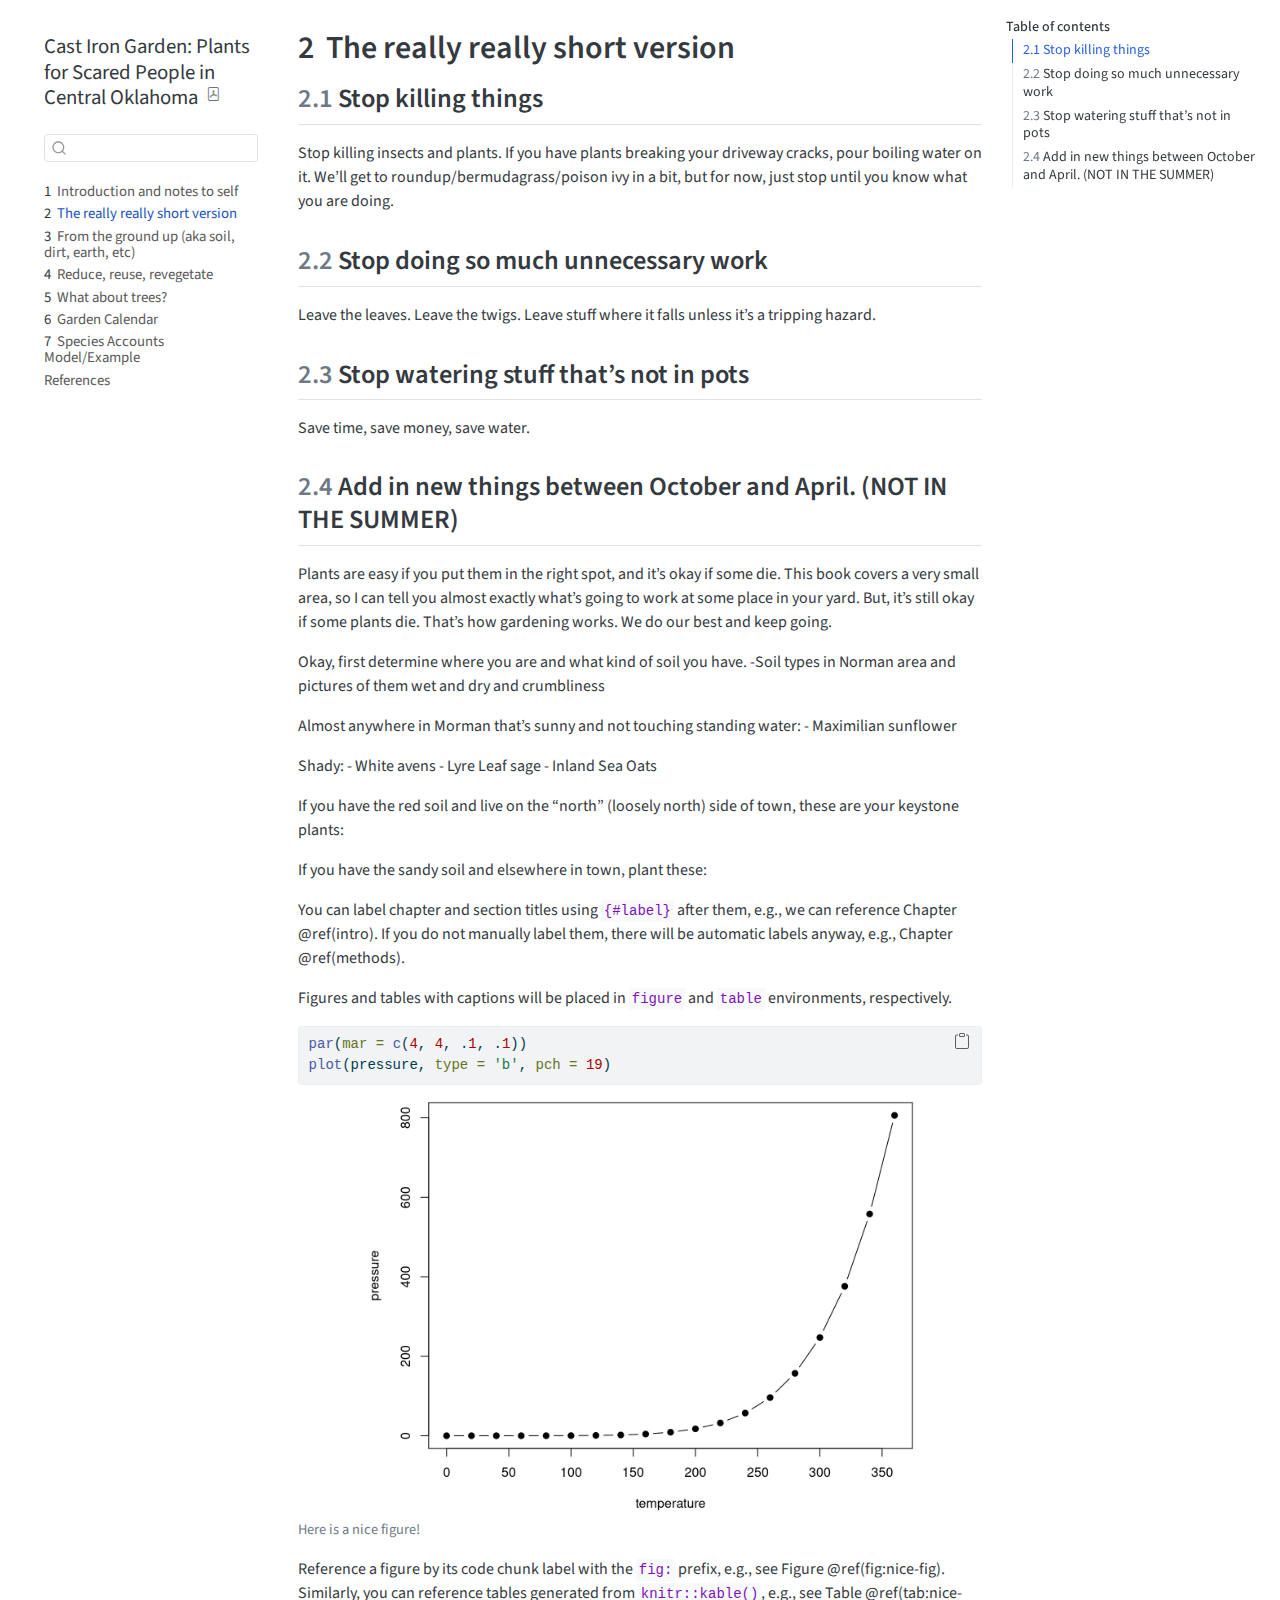
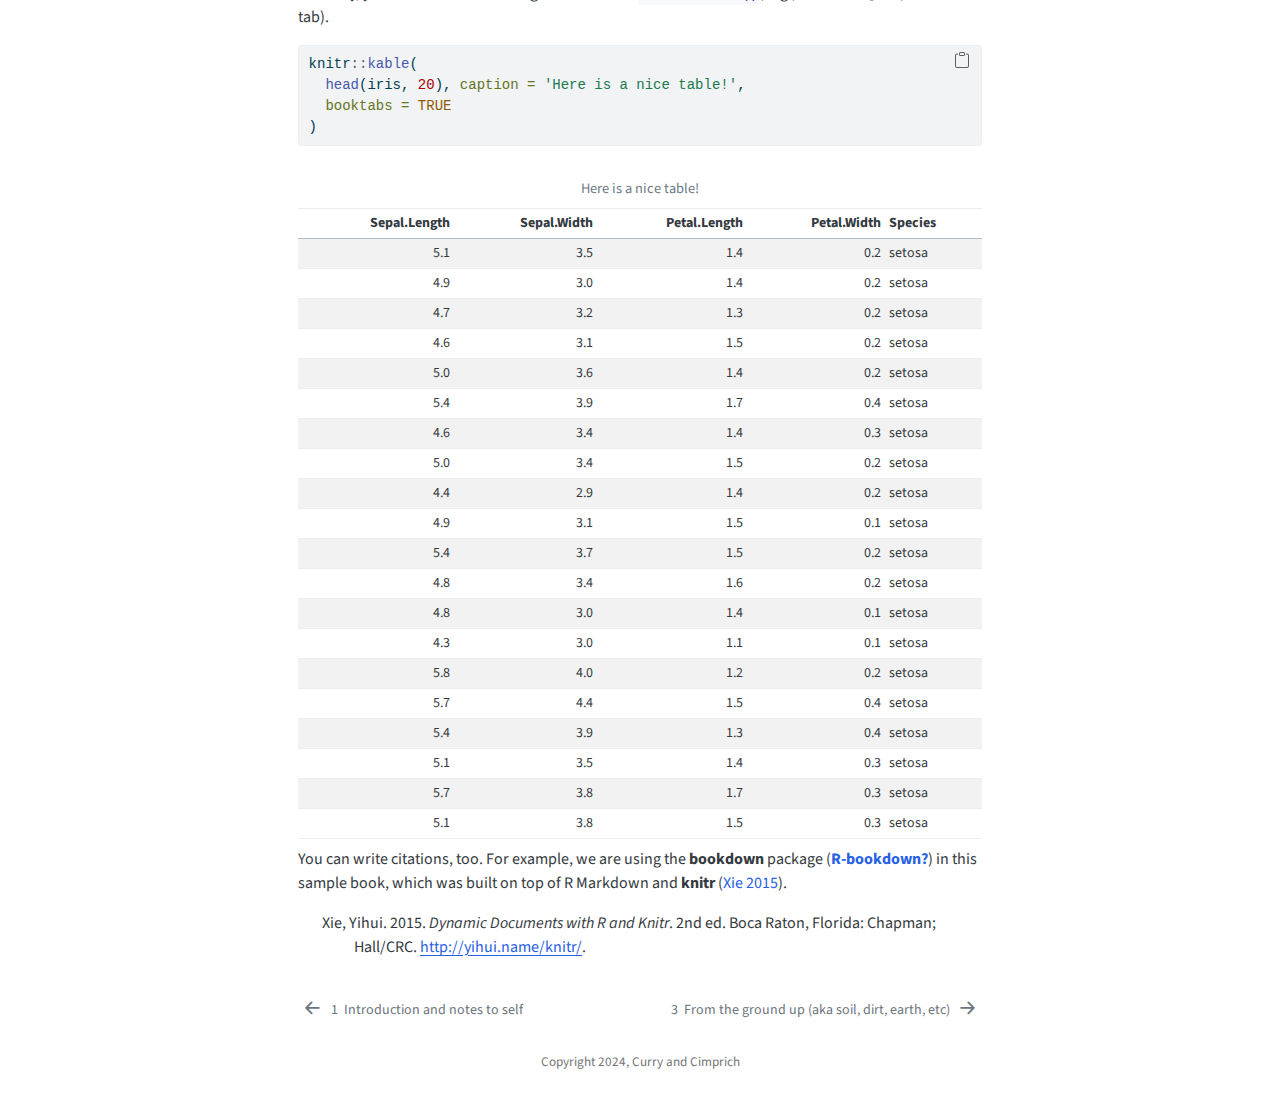
==== 01-the_really_really_short_version.html @ 7a61a3ec "Built site for gh-pages" ====
<!DOCTYPE html>
<html xmlns="http://www.w3.org/1999/xhtml" lang="en" xml:lang="en"><head>

<meta charset="utf-8">
<meta name="generator" content="quarto-1.4.555">

<meta name="viewport" content="width=device-width, initial-scale=1.0, user-scalable=yes">

<meta name="description" content="Plants for nervous gardeners.">

<title>Cast Iron Garden: Plants for Scared People in Central Oklahoma - 2&nbsp; The really really short version</title>
<style>
code{white-space: pre-wrap;}
span.smallcaps{font-variant: small-caps;}
div.columns{display: flex; gap: min(4vw, 1.5em);}
div.column{flex: auto; overflow-x: auto;}
div.hanging-indent{margin-left: 1.5em; text-indent: -1.5em;}
ul.task-list{list-style: none;}
ul.task-list li input[type="checkbox"] {
  width: 0.8em;
  margin: 0 0.8em 0.2em -1em; /* quarto-specific, see https://github.com/quarto-dev/quarto-cli/issues/4556 */ 
  vertical-align: middle;
}
/* CSS for syntax highlighting */
pre > code.sourceCode { white-space: pre; position: relative; }
pre > code.sourceCode > span { line-height: 1.25; }
pre > code.sourceCode > span:empty { height: 1.2em; }
.sourceCode { overflow: visible; }
code.sourceCode > span { color: inherit; text-decoration: inherit; }
div.sourceCode { margin: 1em 0; }
pre.sourceCode { margin: 0; }
@media screen {
div.sourceCode { overflow: auto; }
}
@media print {
pre > code.sourceCode { white-space: pre-wrap; }
pre > code.sourceCode > span { text-indent: -5em; padding-left: 5em; }
}
pre.numberSource code
  { counter-reset: source-line 0; }
pre.numberSource code > span
  { position: relative; left: -4em; counter-increment: source-line; }
pre.numberSource code > span > a:first-child::before
  { content: counter(source-line);
    position: relative; left: -1em; text-align: right; vertical-align: baseline;
    border: none; display: inline-block;
    -webkit-touch-callout: none; -webkit-user-select: none;
    -khtml-user-select: none; -moz-user-select: none;
    -ms-user-select: none; user-select: none;
    padding: 0 4px; width: 4em;
  }
pre.numberSource { margin-left: 3em;  padding-left: 4px; }
div.sourceCode
  {   }
@media screen {
pre > code.sourceCode > span > a:first-child::before { text-decoration: underline; }
}
/* CSS for citations */
div.csl-bib-body { }
div.csl-entry {
  clear: both;
  margin-bottom: 0em;
}
.hanging-indent div.csl-entry {
  margin-left:2em;
  text-indent:-2em;
}
div.csl-left-margin {
  min-width:2em;
  float:left;
}
div.csl-right-inline {
  margin-left:2em;
  padding-left:1em;
}
div.csl-indent {
  margin-left: 2em;
}</style>


<script src="site_libs/quarto-nav/quarto-nav.js"></script>
<script src="site_libs/quarto-nav/headroom.min.js"></script>
<script src="site_libs/clipboard/clipboard.min.js"></script>
<script src="site_libs/quarto-search/autocomplete.umd.js"></script>
<script src="site_libs/quarto-search/fuse.min.js"></script>
<script src="site_libs/quarto-search/quarto-search.js"></script>
<meta name="quarto:offset" content="./">
<link href="./02-from_the_ground_up.html" rel="next">
<link href="./index.html" rel="prev">
<script src="site_libs/quarto-html/quarto.js"></script>
<script src="site_libs/quarto-html/popper.min.js"></script>
<script src="site_libs/quarto-html/tippy.umd.min.js"></script>
<script src="site_libs/quarto-html/anchor.min.js"></script>
<link href="site_libs/quarto-html/tippy.css" rel="stylesheet">
<link href="site_libs/quarto-html/quarto-syntax-highlighting.css" rel="stylesheet" id="quarto-text-highlighting-styles">
<script src="site_libs/bootstrap/bootstrap.min.js"></script>
<link href="site_libs/bootstrap/bootstrap-icons.css" rel="stylesheet">
<link href="site_libs/bootstrap/bootstrap.min.css" rel="stylesheet" id="quarto-bootstrap" data-mode="light">
<script id="quarto-search-options" type="application/json">{
  "location": "sidebar",
  "copy-button": false,
  "collapse-after": 3,
  "panel-placement": "start",
  "type": "textbox",
  "limit": 50,
  "keyboard-shortcut": [
    "f",
    "/",
    "s"
  ],
  "show-item-context": false,
  "language": {
    "search-no-results-text": "No results",
    "search-matching-documents-text": "matching documents",
    "search-copy-link-title": "Copy link to search",
    "search-hide-matches-text": "Hide additional matches",
    "search-more-match-text": "more match in this document",
    "search-more-matches-text": "more matches in this document",
    "search-clear-button-title": "Clear",
    "search-text-placeholder": "",
    "search-detached-cancel-button-title": "Cancel",
    "search-submit-button-title": "Submit",
    "search-label": "Search"
  }
}</script>
<script async="" src="https://hypothes.is/embed.js"></script>
<script>
  window.document.addEventListener("DOMContentLoaded", function (_event) {
    document.body.classList.add('hypothesis-enabled');
  });
</script>


<link rel="stylesheet" href="style.css">
</head>

<body class="nav-sidebar floating">

<div id="quarto-search-results"></div>
  <header id="quarto-header" class="headroom fixed-top">
  <nav class="quarto-secondary-nav">
    <div class="container-fluid d-flex">
      <button type="button" class="quarto-btn-toggle btn" data-bs-toggle="collapse" data-bs-target=".quarto-sidebar-collapse-item" aria-controls="quarto-sidebar" aria-expanded="false" aria-label="Toggle sidebar navigation" onclick="if (window.quartoToggleHeadroom) { window.quartoToggleHeadroom(); }">
        <i class="bi bi-layout-text-sidebar-reverse"></i>
      </button>
        <nav class="quarto-page-breadcrumbs" aria-label="breadcrumb"><ol class="breadcrumb"><li class="breadcrumb-item"><a href="./01-the_really_really_short_version.html"><span class="chapter-number">2</span>&nbsp; <span class="chapter-title">The really really short version</span></a></li></ol></nav>
        <a class="flex-grow-1" role="button" data-bs-toggle="collapse" data-bs-target=".quarto-sidebar-collapse-item" aria-controls="quarto-sidebar" aria-expanded="false" aria-label="Toggle sidebar navigation" onclick="if (window.quartoToggleHeadroom) { window.quartoToggleHeadroom(); }">      
        </a>
      <button type="button" class="btn quarto-search-button" aria-label="" onclick="window.quartoOpenSearch();">
        <i class="bi bi-search"></i>
      </button>
    </div>
  </nav>
</header>
<!-- content -->
<div id="quarto-content" class="quarto-container page-columns page-rows-contents page-layout-article">
<!-- sidebar -->
  <nav id="quarto-sidebar" class="sidebar collapse collapse-horizontal quarto-sidebar-collapse-item sidebar-navigation floating overflow-auto">
    <div class="pt-lg-2 mt-2 text-left sidebar-header">
    <div class="sidebar-title mb-0 py-0">
      <a href="./">Cast Iron Garden: Plants for Scared People in Central Oklahoma</a> 
        <div class="sidebar-tools-main">
    <a href="./Cast-Iron-Garden--Plants-for-Scared-People-in-Central-Oklahoma.pdf" title="Download PDF" class="quarto-navigation-tool px-1" aria-label="Download PDF"><i class="bi bi-file-pdf"></i></a>
</div>
    </div>
      </div>
        <div class="mt-2 flex-shrink-0 align-items-center">
        <div class="sidebar-search">
        <div id="quarto-search" class="" title="Search"></div>
        </div>
        </div>
    <div class="sidebar-menu-container"> 
    <ul class="list-unstyled mt-1">
        <li class="sidebar-item">
  <div class="sidebar-item-container"> 
  <a href="./index.html" class="sidebar-item-text sidebar-link">
 <span class="menu-text"><span class="chapter-number">1</span>&nbsp; <span class="chapter-title">Introduction and notes to self</span></span></a>
  </div>
</li>
        <li class="sidebar-item">
  <div class="sidebar-item-container"> 
  <a href="./01-the_really_really_short_version.html" class="sidebar-item-text sidebar-link active">
 <span class="menu-text"><span class="chapter-number">2</span>&nbsp; <span class="chapter-title">The really really short version</span></span></a>
  </div>
</li>
        <li class="sidebar-item">
  <div class="sidebar-item-container"> 
  <a href="./02-from_the_ground_up.html" class="sidebar-item-text sidebar-link">
 <span class="menu-text"><span class="chapter-number">3</span>&nbsp; <span class="chapter-title">From the ground up (aka soil, dirt, earth, etc)</span></span></a>
  </div>
</li>
        <li class="sidebar-item">
  <div class="sidebar-item-container"> 
  <a href="./03-reduce_lawn.html" class="sidebar-item-text sidebar-link">
 <span class="menu-text"><span class="chapter-number">4</span>&nbsp; <span class="chapter-title">Reduce, reuse, revegetate</span></span></a>
  </div>
</li>
        <li class="sidebar-item">
  <div class="sidebar-item-container"> 
  <a href="./04-trees.html" class="sidebar-item-text sidebar-link">
 <span class="menu-text"><span class="chapter-number">5</span>&nbsp; <span class="chapter-title">What about trees?</span></span></a>
  </div>
</li>
        <li class="sidebar-item">
  <div class="sidebar-item-container"> 
  <a href="./05-garden_maintenance_by_month.html" class="sidebar-item-text sidebar-link">
 <span class="menu-text"><span class="chapter-number">6</span>&nbsp; <span class="chapter-title">Garden Calendar</span></span></a>
  </div>
</li>
        <li class="sidebar-item">
  <div class="sidebar-item-container"> 
  <a href="./05-species_accounts_example.html" class="sidebar-item-text sidebar-link">
 <span class="menu-text"><span class="chapter-number">7</span>&nbsp; <span class="chapter-title">Species Accounts Model/Example</span></span></a>
  </div>
</li>
        <li class="sidebar-item">
  <div class="sidebar-item-container"> 
  <a href="./10-references.html" class="sidebar-item-text sidebar-link">
 <span class="menu-text">References</span></a>
  </div>
</li>
    </ul>
    </div>
</nav>
<div id="quarto-sidebar-glass" class="quarto-sidebar-collapse-item" data-bs-toggle="collapse" data-bs-target=".quarto-sidebar-collapse-item"></div>
<!-- margin-sidebar -->
    <div id="quarto-margin-sidebar" class="sidebar margin-sidebar">
        <nav id="TOC" role="doc-toc" class="toc-active">
    <h2 id="toc-title">Table of contents</h2>
   
  <ul>
  <li><a href="#stop-killing-things" id="toc-stop-killing-things" class="nav-link active" data-scroll-target="#stop-killing-things"><span class="header-section-number">2.1</span> Stop killing things</a></li>
  <li><a href="#stop-doing-so-much-unnecessary-work" id="toc-stop-doing-so-much-unnecessary-work" class="nav-link" data-scroll-target="#stop-doing-so-much-unnecessary-work"><span class="header-section-number">2.2</span> Stop doing so much unnecessary work</a></li>
  <li><a href="#stop-watering-stuff-thats-not-in-pots" id="toc-stop-watering-stuff-thats-not-in-pots" class="nav-link" data-scroll-target="#stop-watering-stuff-thats-not-in-pots"><span class="header-section-number">2.3</span> Stop watering stuff that’s not in pots</a></li>
  <li><a href="#add-in-new-things-between-october-and-april.-not-in-the-summer" id="toc-add-in-new-things-between-october-and-april.-not-in-the-summer" class="nav-link" data-scroll-target="#add-in-new-things-between-october-and-april.-not-in-the-summer"><span class="header-section-number">2.4</span> Add in new things between October and April. (NOT IN THE SUMMER)</a></li>
  </ul>
</nav>
    </div>
<!-- main -->
<main class="content" id="quarto-document-content">

<header id="title-block-header" class="quarto-title-block default">
<div class="quarto-title">
<h1 class="title"><span id="intro" class="quarto-section-identifier"><span class="chapter-number">2</span>&nbsp; <span class="chapter-title">The really really short version</span></span></h1>
</div>



<div class="quarto-title-meta">

    
  
    
  </div>
  


</header>


<section id="stop-killing-things" class="level2" data-number="2.1">
<h2 data-number="2.1" class="anchored" data-anchor-id="stop-killing-things"><span class="header-section-number">2.1</span> Stop killing things</h2>
<p>Stop killing insects and plants. If you have plants breaking your driveway cracks, pour boiling water on it. We’ll get to roundup/bermudagrass/poison ivy in a bit, but for now, just stop until you know what you are doing.</p>
</section>
<section id="stop-doing-so-much-unnecessary-work" class="level2" data-number="2.2">
<h2 data-number="2.2" class="anchored" data-anchor-id="stop-doing-so-much-unnecessary-work"><span class="header-section-number">2.2</span> Stop doing so much unnecessary work</h2>
<p>Leave the leaves. Leave the twigs. Leave stuff where it falls unless it’s a tripping hazard.</p>
</section>
<section id="stop-watering-stuff-thats-not-in-pots" class="level2" data-number="2.3">
<h2 data-number="2.3" class="anchored" data-anchor-id="stop-watering-stuff-thats-not-in-pots"><span class="header-section-number">2.3</span> Stop watering stuff that’s not in pots</h2>
<p>Save time, save money, save water.</p>
</section>
<section id="add-in-new-things-between-october-and-april.-not-in-the-summer" class="level2" data-number="2.4">
<h2 data-number="2.4" class="anchored" data-anchor-id="add-in-new-things-between-october-and-april.-not-in-the-summer"><span class="header-section-number">2.4</span> Add in new things between October and April. (NOT IN THE SUMMER)</h2>
<p>Plants are easy if you put them in the right spot, and it’s okay if some die. This book covers a very small area, so I can tell you almost exactly what’s going to work at some place in your yard. But, it’s still okay if some plants die. That’s how gardening works. We do our best and keep going.</p>
<p>Okay, first determine where you are and what kind of soil you have. -Soil types in Norman area and pictures of them wet and dry and crumbliness</p>
<p>Almost anywhere in Morman that’s sunny and not touching standing water: - Maximilian sunflower</p>
<p>Shady: - White avens - Lyre Leaf sage - Inland Sea Oats</p>
<p>If you have the red soil and live on the “north” (loosely north) side of town, these are your keystone plants:</p>
<p>If you have the sandy soil and elsewhere in town, plant these:</p>
<p>You can label chapter and section titles using <code>{#label}</code> after them, e.g., we can reference Chapter @ref(intro). If you do not manually label them, there will be automatic labels anyway, e.g., Chapter @ref(methods).</p>
<p>Figures and tables with captions will be placed in <code>figure</code> and <code>table</code> environments, respectively.</p>
<div class="cell" data-layout-align="center">
<div class="sourceCode cell-code" id="cb1"><pre class="sourceCode r code-with-copy"><code class="sourceCode r"><span id="cb1-1"><a href="#cb1-1" aria-hidden="true" tabindex="-1"></a><span class="fu">par</span>(<span class="at">mar =</span> <span class="fu">c</span>(<span class="dv">4</span>, <span class="dv">4</span>, .<span class="dv">1</span>, .<span class="dv">1</span>))</span>
<span id="cb1-2"><a href="#cb1-2" aria-hidden="true" tabindex="-1"></a><span class="fu">plot</span>(pressure, <span class="at">type =</span> <span class="st">'b'</span>, <span class="at">pch =</span> <span class="dv">19</span>)</span></code><button title="Copy to Clipboard" class="code-copy-button"><i class="bi"></i></button></pre></div>
<div class="cell-output-display">
<div class="quarto-figure quarto-figure-center">
<figure class="figure">
<p><img src="01-the_really_really_short_version_files/figure-html/nice-fig-1.png" class="img-fluid figure-img" style="width:80.0%"></p>
<figcaption>Here is a nice figure!</figcaption>
</figure>
</div>
</div>
</div>
<p>Reference a figure by its code chunk label with the <code>fig:</code> prefix, e.g., see Figure @ref(fig:nice-fig). Similarly, you can reference tables generated from <code>knitr::kable()</code>, e.g., see Table @ref(tab:nice-tab).</p>
<div class="cell">
<div class="sourceCode cell-code" id="cb2"><pre class="sourceCode r code-with-copy"><code class="sourceCode r"><span id="cb2-1"><a href="#cb2-1" aria-hidden="true" tabindex="-1"></a>knitr<span class="sc">::</span><span class="fu">kable</span>(</span>
<span id="cb2-2"><a href="#cb2-2" aria-hidden="true" tabindex="-1"></a>  <span class="fu">head</span>(iris, <span class="dv">20</span>), <span class="at">caption =</span> <span class="st">'Here is a nice table!'</span>,</span>
<span id="cb2-3"><a href="#cb2-3" aria-hidden="true" tabindex="-1"></a>  <span class="at">booktabs =</span> <span class="cn">TRUE</span></span>
<span id="cb2-4"><a href="#cb2-4" aria-hidden="true" tabindex="-1"></a>)</span></code><button title="Copy to Clipboard" class="code-copy-button"><i class="bi"></i></button></pre></div>
<div class="cell-output-display">
<table class="caption-top table table-sm table-striped small">
<caption>Here is a nice table!</caption>
<thead>
<tr class="header">
<th style="text-align: right;">Sepal.Length</th>
<th style="text-align: right;">Sepal.Width</th>
<th style="text-align: right;">Petal.Length</th>
<th style="text-align: right;">Petal.Width</th>
<th style="text-align: left;">Species</th>
</tr>
</thead>
<tbody>
<tr class="odd">
<td style="text-align: right;">5.1</td>
<td style="text-align: right;">3.5</td>
<td style="text-align: right;">1.4</td>
<td style="text-align: right;">0.2</td>
<td style="text-align: left;">setosa</td>
</tr>
<tr class="even">
<td style="text-align: right;">4.9</td>
<td style="text-align: right;">3.0</td>
<td style="text-align: right;">1.4</td>
<td style="text-align: right;">0.2</td>
<td style="text-align: left;">setosa</td>
</tr>
<tr class="odd">
<td style="text-align: right;">4.7</td>
<td style="text-align: right;">3.2</td>
<td style="text-align: right;">1.3</td>
<td style="text-align: right;">0.2</td>
<td style="text-align: left;">setosa</td>
</tr>
<tr class="even">
<td style="text-align: right;">4.6</td>
<td style="text-align: right;">3.1</td>
<td style="text-align: right;">1.5</td>
<td style="text-align: right;">0.2</td>
<td style="text-align: left;">setosa</td>
</tr>
<tr class="odd">
<td style="text-align: right;">5.0</td>
<td style="text-align: right;">3.6</td>
<td style="text-align: right;">1.4</td>
<td style="text-align: right;">0.2</td>
<td style="text-align: left;">setosa</td>
</tr>
<tr class="even">
<td style="text-align: right;">5.4</td>
<td style="text-align: right;">3.9</td>
<td style="text-align: right;">1.7</td>
<td style="text-align: right;">0.4</td>
<td style="text-align: left;">setosa</td>
</tr>
<tr class="odd">
<td style="text-align: right;">4.6</td>
<td style="text-align: right;">3.4</td>
<td style="text-align: right;">1.4</td>
<td style="text-align: right;">0.3</td>
<td style="text-align: left;">setosa</td>
</tr>
<tr class="even">
<td style="text-align: right;">5.0</td>
<td style="text-align: right;">3.4</td>
<td style="text-align: right;">1.5</td>
<td style="text-align: right;">0.2</td>
<td style="text-align: left;">setosa</td>
</tr>
<tr class="odd">
<td style="text-align: right;">4.4</td>
<td style="text-align: right;">2.9</td>
<td style="text-align: right;">1.4</td>
<td style="text-align: right;">0.2</td>
<td style="text-align: left;">setosa</td>
</tr>
<tr class="even">
<td style="text-align: right;">4.9</td>
<td style="text-align: right;">3.1</td>
<td style="text-align: right;">1.5</td>
<td style="text-align: right;">0.1</td>
<td style="text-align: left;">setosa</td>
</tr>
<tr class="odd">
<td style="text-align: right;">5.4</td>
<td style="text-align: right;">3.7</td>
<td style="text-align: right;">1.5</td>
<td style="text-align: right;">0.2</td>
<td style="text-align: left;">setosa</td>
</tr>
<tr class="even">
<td style="text-align: right;">4.8</td>
<td style="text-align: right;">3.4</td>
<td style="text-align: right;">1.6</td>
<td style="text-align: right;">0.2</td>
<td style="text-align: left;">setosa</td>
</tr>
<tr class="odd">
<td style="text-align: right;">4.8</td>
<td style="text-align: right;">3.0</td>
<td style="text-align: right;">1.4</td>
<td style="text-align: right;">0.1</td>
<td style="text-align: left;">setosa</td>
</tr>
<tr class="even">
<td style="text-align: right;">4.3</td>
<td style="text-align: right;">3.0</td>
<td style="text-align: right;">1.1</td>
<td style="text-align: right;">0.1</td>
<td style="text-align: left;">setosa</td>
</tr>
<tr class="odd">
<td style="text-align: right;">5.8</td>
<td style="text-align: right;">4.0</td>
<td style="text-align: right;">1.2</td>
<td style="text-align: right;">0.2</td>
<td style="text-align: left;">setosa</td>
</tr>
<tr class="even">
<td style="text-align: right;">5.7</td>
<td style="text-align: right;">4.4</td>
<td style="text-align: right;">1.5</td>
<td style="text-align: right;">0.4</td>
<td style="text-align: left;">setosa</td>
</tr>
<tr class="odd">
<td style="text-align: right;">5.4</td>
<td style="text-align: right;">3.9</td>
<td style="text-align: right;">1.3</td>
<td style="text-align: right;">0.4</td>
<td style="text-align: left;">setosa</td>
</tr>
<tr class="even">
<td style="text-align: right;">5.1</td>
<td style="text-align: right;">3.5</td>
<td style="text-align: right;">1.4</td>
<td style="text-align: right;">0.3</td>
<td style="text-align: left;">setosa</td>
</tr>
<tr class="odd">
<td style="text-align: right;">5.7</td>
<td style="text-align: right;">3.8</td>
<td style="text-align: right;">1.7</td>
<td style="text-align: right;">0.3</td>
<td style="text-align: left;">setosa</td>
</tr>
<tr class="even">
<td style="text-align: right;">5.1</td>
<td style="text-align: right;">3.8</td>
<td style="text-align: right;">1.5</td>
<td style="text-align: right;">0.3</td>
<td style="text-align: left;">setosa</td>
</tr>
</tbody>
</table>
</div>
</div>
<p>You can write citations, too. For example, we are using the <strong>bookdown</strong> package <span class="citation" data-cites="R-bookdown">(<a href="#ref-R-bookdown" role="doc-biblioref"><strong>R-bookdown?</strong></a>)</span> in this sample book, which was built on top of R Markdown and <strong>knitr</strong> <span class="citation" data-cites="xie2015">(<a href="#ref-xie2015" role="doc-biblioref">Xie 2015</a>)</span>.</p>


<div id="refs" class="references csl-bib-body hanging-indent" data-entry-spacing="0" role="list">
<div id="ref-xie2015" class="csl-entry" role="listitem">
Xie, Yihui. 2015. <em>Dynamic Documents with <span>R</span> and Knitr</em>. 2nd ed. Boca Raton, Florida: Chapman; Hall/CRC. <a href="http://yihui.name/knitr/">http://yihui.name/knitr/</a>.
</div>
</div>
</section>

</main> <!-- /main -->
<script id="quarto-html-after-body" type="application/javascript">
window.document.addEventListener("DOMContentLoaded", function (event) {
  const toggleBodyColorMode = (bsSheetEl) => {
    const mode = bsSheetEl.getAttribute("data-mode");
    const bodyEl = window.document.querySelector("body");
    if (mode === "dark") {
      bodyEl.classList.add("quarto-dark");
      bodyEl.classList.remove("quarto-light");
    } else {
      bodyEl.classList.add("quarto-light");
      bodyEl.classList.remove("quarto-dark");
    }
  }
  const toggleBodyColorPrimary = () => {
    const bsSheetEl = window.document.querySelector("link#quarto-bootstrap");
    if (bsSheetEl) {
      toggleBodyColorMode(bsSheetEl);
    }
  }
  toggleBodyColorPrimary();  
  const icon = "";
  const anchorJS = new window.AnchorJS();
  anchorJS.options = {
    placement: 'right',
    icon: icon
  };
  anchorJS.add('.anchored');
  const isCodeAnnotation = (el) => {
    for (const clz of el.classList) {
      if (clz.startsWith('code-annotation-')) {                     
        return true;
      }
    }
    return false;
  }
  const clipboard = new window.ClipboardJS('.code-copy-button', {
    text: function(trigger) {
      const codeEl = trigger.previousElementSibling.cloneNode(true);
      for (const childEl of codeEl.children) {
        if (isCodeAnnotation(childEl)) {
          childEl.remove();
        }
      }
      return codeEl.innerText;
    }
  });
  clipboard.on('success', function(e) {
    // button target
    const button = e.trigger;
    // don't keep focus
    button.blur();
    // flash "checked"
    button.classList.add('code-copy-button-checked');
    var currentTitle = button.getAttribute("title");
    button.setAttribute("title", "Copied!");
    let tooltip;
    if (window.bootstrap) {
      button.setAttribute("data-bs-toggle", "tooltip");
      button.setAttribute("data-bs-placement", "left");
      button.setAttribute("data-bs-title", "Copied!");
      tooltip = new bootstrap.Tooltip(button, 
        { trigger: "manual", 
          customClass: "code-copy-button-tooltip",
          offset: [0, -8]});
      tooltip.show();    
    }
    setTimeout(function() {
      if (tooltip) {
        tooltip.hide();
        button.removeAttribute("data-bs-title");
        button.removeAttribute("data-bs-toggle");
        button.removeAttribute("data-bs-placement");
      }
      button.setAttribute("title", currentTitle);
      button.classList.remove('code-copy-button-checked');
    }, 1000);
    // clear code selection
    e.clearSelection();
  });
    var localhostRegex = new RegExp(/^(?:http|https):\/\/localhost\:?[0-9]*\//);
    var mailtoRegex = new RegExp(/^mailto:/);
      var filterRegex = new RegExp('/' + window.location.host + '/');
    var isInternal = (href) => {
        return filterRegex.test(href) || localhostRegex.test(href) || mailtoRegex.test(href);
    }
    // Inspect non-navigation links and adorn them if external
 	var links = window.document.querySelectorAll('a[href]:not(.nav-link):not(.navbar-brand):not(.toc-action):not(.sidebar-link):not(.sidebar-item-toggle):not(.pagination-link):not(.no-external):not([aria-hidden]):not(.dropdown-item):not(.quarto-navigation-tool)');
    for (var i=0; i<links.length; i++) {
      const link = links[i];
      if (!isInternal(link.href)) {
        // undo the damage that might have been done by quarto-nav.js in the case of
        // links that we want to consider external
        if (link.dataset.originalHref !== undefined) {
          link.href = link.dataset.originalHref;
        }
      }
    }
  function tippyHover(el, contentFn, onTriggerFn, onUntriggerFn) {
    const config = {
      allowHTML: true,
      maxWidth: 500,
      delay: 100,
      arrow: false,
      appendTo: function(el) {
          return el.parentElement;
      },
      interactive: true,
      interactiveBorder: 10,
      theme: 'quarto',
      placement: 'bottom-start',
    };
    if (contentFn) {
      config.content = contentFn;
    }
    if (onTriggerFn) {
      config.onTrigger = onTriggerFn;
    }
    if (onUntriggerFn) {
      config.onUntrigger = onUntriggerFn;
    }
    window.tippy(el, config); 
  }
  const noterefs = window.document.querySelectorAll('a[role="doc-noteref"]');
  for (var i=0; i<noterefs.length; i++) {
    const ref = noterefs[i];
    tippyHover(ref, function() {
      // use id or data attribute instead here
      let href = ref.getAttribute('data-footnote-href') || ref.getAttribute('href');
      try { href = new URL(href).hash; } catch {}
      const id = href.replace(/^#\/?/, "");
      const note = window.document.getElementById(id);
      if (note) {
        return note.innerHTML;
      } else {
        return "";
      }
    });
  }
  const xrefs = window.document.querySelectorAll('a.quarto-xref');
  const processXRef = (id, note) => {
    // Strip column container classes
    const stripColumnClz = (el) => {
      el.classList.remove("page-full", "page-columns");
      if (el.children) {
        for (const child of el.children) {
          stripColumnClz(child);
        }
      }
    }
    stripColumnClz(note)
    if (id === null || id.startsWith('sec-')) {
      // Special case sections, only their first couple elements
      const container = document.createElement("div");
      if (note.children && note.children.length > 2) {
        container.appendChild(note.children[0].cloneNode(true));
        for (let i = 1; i < note.children.length; i++) {
          const child = note.children[i];
          if (child.tagName === "P" && child.innerText === "") {
            continue;
          } else {
            container.appendChild(child.cloneNode(true));
            break;
          }
        }
        if (window.Quarto?.typesetMath) {
          window.Quarto.typesetMath(container);
        }
        return container.innerHTML
      } else {
        if (window.Quarto?.typesetMath) {
          window.Quarto.typesetMath(note);
        }
        return note.innerHTML;
      }
    } else {
      // Remove any anchor links if they are present
      const anchorLink = note.querySelector('a.anchorjs-link');
      if (anchorLink) {
        anchorLink.remove();
      }
      if (window.Quarto?.typesetMath) {
        window.Quarto.typesetMath(note);
      }
      // TODO in 1.5, we should make sure this works without a callout special case
      if (note.classList.contains("callout")) {
        return note.outerHTML;
      } else {
        return note.innerHTML;
      }
    }
  }
  for (var i=0; i<xrefs.length; i++) {
    const xref = xrefs[i];
    tippyHover(xref, undefined, function(instance) {
      instance.disable();
      let url = xref.getAttribute('href');
      let hash = undefined; 
      if (url.startsWith('#')) {
        hash = url;
      } else {
        try { hash = new URL(url).hash; } catch {}
      }
      if (hash) {
        const id = hash.replace(/^#\/?/, "");
        const note = window.document.getElementById(id);
        if (note !== null) {
          try {
            const html = processXRef(id, note.cloneNode(true));
            instance.setContent(html);
          } finally {
            instance.enable();
            instance.show();
          }
        } else {
          // See if we can fetch this
          fetch(url.split('#')[0])
          .then(res => res.text())
          .then(html => {
            const parser = new DOMParser();
            const htmlDoc = parser.parseFromString(html, "text/html");
            const note = htmlDoc.getElementById(id);
            if (note !== null) {
              const html = processXRef(id, note);
              instance.setContent(html);
            } 
          }).finally(() => {
            instance.enable();
            instance.show();
          });
        }
      } else {
        // See if we can fetch a full url (with no hash to target)
        // This is a special case and we should probably do some content thinning / targeting
        fetch(url)
        .then(res => res.text())
        .then(html => {
          const parser = new DOMParser();
          const htmlDoc = parser.parseFromString(html, "text/html");
          const note = htmlDoc.querySelector('main.content');
          if (note !== null) {
            // This should only happen for chapter cross references
            // (since there is no id in the URL)
            // remove the first header
            if (note.children.length > 0 && note.children[0].tagName === "HEADER") {
              note.children[0].remove();
            }
            const html = processXRef(null, note);
            instance.setContent(html);
          } 
        }).finally(() => {
          instance.enable();
          instance.show();
        });
      }
    }, function(instance) {
    });
  }
      let selectedAnnoteEl;
      const selectorForAnnotation = ( cell, annotation) => {
        let cellAttr = 'data-code-cell="' + cell + '"';
        let lineAttr = 'data-code-annotation="' +  annotation + '"';
        const selector = 'span[' + cellAttr + '][' + lineAttr + ']';
        return selector;
      }
      const selectCodeLines = (annoteEl) => {
        const doc = window.document;
        const targetCell = annoteEl.getAttribute("data-target-cell");
        const targetAnnotation = annoteEl.getAttribute("data-target-annotation");
        const annoteSpan = window.document.querySelector(selectorForAnnotation(targetCell, targetAnnotation));
        const lines = annoteSpan.getAttribute("data-code-lines").split(",");
        const lineIds = lines.map((line) => {
          return targetCell + "-" + line;
        })
        let top = null;
        let height = null;
        let parent = null;
        if (lineIds.length > 0) {
            //compute the position of the single el (top and bottom and make a div)
            const el = window.document.getElementById(lineIds[0]);
            top = el.offsetTop;
            height = el.offsetHeight;
            parent = el.parentElement.parentElement;
          if (lineIds.length > 1) {
            const lastEl = window.document.getElementById(lineIds[lineIds.length - 1]);
            const bottom = lastEl.offsetTop + lastEl.offsetHeight;
            height = bottom - top;
          }
          if (top !== null && height !== null && parent !== null) {
            // cook up a div (if necessary) and position it 
            let div = window.document.getElementById("code-annotation-line-highlight");
            if (div === null) {
              div = window.document.createElement("div");
              div.setAttribute("id", "code-annotation-line-highlight");
              div.style.position = 'absolute';
              parent.appendChild(div);
            }
            div.style.top = top - 2 + "px";
            div.style.height = height + 4 + "px";
            div.style.left = 0;
            let gutterDiv = window.document.getElementById("code-annotation-line-highlight-gutter");
            if (gutterDiv === null) {
              gutterDiv = window.document.createElement("div");
              gutterDiv.setAttribute("id", "code-annotation-line-highlight-gutter");
              gutterDiv.style.position = 'absolute';
              const codeCell = window.document.getElementById(targetCell);
              const gutter = codeCell.querySelector('.code-annotation-gutter');
              gutter.appendChild(gutterDiv);
            }
            gutterDiv.style.top = top - 2 + "px";
            gutterDiv.style.height = height + 4 + "px";
          }
          selectedAnnoteEl = annoteEl;
        }
      };
      const unselectCodeLines = () => {
        const elementsIds = ["code-annotation-line-highlight", "code-annotation-line-highlight-gutter"];
        elementsIds.forEach((elId) => {
          const div = window.document.getElementById(elId);
          if (div) {
            div.remove();
          }
        });
        selectedAnnoteEl = undefined;
      };
        // Handle positioning of the toggle
    window.addEventListener(
      "resize",
      throttle(() => {
        elRect = undefined;
        if (selectedAnnoteEl) {
          selectCodeLines(selectedAnnoteEl);
        }
      }, 10)
    );
    function throttle(fn, ms) {
    let throttle = false;
    let timer;
      return (...args) => {
        if(!throttle) { // first call gets through
            fn.apply(this, args);
            throttle = true;
        } else { // all the others get throttled
            if(timer) clearTimeout(timer); // cancel #2
            timer = setTimeout(() => {
              fn.apply(this, args);
              timer = throttle = false;
            }, ms);
        }
      };
    }
      // Attach click handler to the DT
      const annoteDls = window.document.querySelectorAll('dt[data-target-cell]');
      for (const annoteDlNode of annoteDls) {
        annoteDlNode.addEventListener('click', (event) => {
          const clickedEl = event.target;
          if (clickedEl !== selectedAnnoteEl) {
            unselectCodeLines();
            const activeEl = window.document.querySelector('dt[data-target-cell].code-annotation-active');
            if (activeEl) {
              activeEl.classList.remove('code-annotation-active');
            }
            selectCodeLines(clickedEl);
            clickedEl.classList.add('code-annotation-active');
          } else {
            // Unselect the line
            unselectCodeLines();
            clickedEl.classList.remove('code-annotation-active');
          }
        });
      }
  const findCites = (el) => {
    const parentEl = el.parentElement;
    if (parentEl) {
      const cites = parentEl.dataset.cites;
      if (cites) {
        return {
          el,
          cites: cites.split(' ')
        };
      } else {
        return findCites(el.parentElement)
      }
    } else {
      return undefined;
    }
  };
  var bibliorefs = window.document.querySelectorAll('a[role="doc-biblioref"]');
  for (var i=0; i<bibliorefs.length; i++) {
    const ref = bibliorefs[i];
    const citeInfo = findCites(ref);
    if (citeInfo) {
      tippyHover(citeInfo.el, function() {
        var popup = window.document.createElement('div');
        citeInfo.cites.forEach(function(cite) {
          var citeDiv = window.document.createElement('div');
          citeDiv.classList.add('hanging-indent');
          citeDiv.classList.add('csl-entry');
          var biblioDiv = window.document.getElementById('ref-' + cite);
          if (biblioDiv) {
            citeDiv.innerHTML = biblioDiv.innerHTML;
          }
          popup.appendChild(citeDiv);
        });
        return popup.innerHTML;
      });
    }
  }
});
</script>
<nav class="page-navigation">
  <div class="nav-page nav-page-previous">
      <a href="./index.html" class="pagination-link" aria-label="Introduction and notes to self">
        <i class="bi bi-arrow-left-short"></i> <span class="nav-page-text"><span class="chapter-number">1</span>&nbsp; <span class="chapter-title">Introduction and notes to self</span></span>
      </a>          
  </div>
  <div class="nav-page nav-page-next">
      <a href="./02-from_the_ground_up.html" class="pagination-link" aria-label="From the ground up (aka soil, dirt, earth, etc)">
        <span class="nav-page-text"><span class="chapter-number">3</span>&nbsp; <span class="chapter-title">From the ground up (aka soil, dirt, earth, etc)</span></span> <i class="bi bi-arrow-right-short"></i>
      </a>
  </div>
</nav>
</div> <!-- /content -->
<footer class="footer">
  <div class="nav-footer">
    <div class="nav-footer-left">
      &nbsp;
    </div>   
    <div class="nav-footer-center">
<p>Copyright 2024, Curry and Cimprich</p>
</div>
    <div class="nav-footer-right">
      &nbsp;
    </div>
  </div>
</footer>




</body></html>
---- site_libs/quarto-html/tippy.css ----
.tippy-box[data-animation=fade][data-state=hidden]{opacity:0}[data-tippy-root]{max-width:calc(100vw - 10px)}.tippy-box{position:relative;background-color:#333;color:#fff;border-radius:4px;font-size:14px;line-height:1.4;white-space:normal;outline:0;transition-property:transform,visibility,opacity}.tippy-box[data-placement^=top]>.tippy-arrow{bottom:0}.tippy-box[data-placement^=top]>.tippy-arrow:before{bottom:-7px;left:0;border-width:8px 8px 0;border-top-color:initial;transform-origin:center top}.tippy-box[data-placement^=bottom]>.tippy-arrow{top:0}.tippy-box[data-placement^=bottom]>.tippy-arrow:before{top:-7px;left:0;border-width:0 8px 8px;border-bottom-color:initial;transform-origin:center bottom}.tippy-box[data-placement^=left]>.tippy-arrow{right:0}.tippy-box[data-placement^=left]>.tippy-arrow:before{border-width:8px 0 8px 8px;border-left-color:initial;right:-7px;transform-origin:center left}.tippy-box[data-placement^=right]>.tippy-arrow{left:0}.tippy-box[data-placement^=right]>.tippy-arrow:before{left:-7px;border-width:8px 8px 8px 0;border-right-color:initial;transform-origin:center right}.tippy-box[data-inertia][data-state=visible]{transition-timing-function:cubic-bezier(.54,1.5,.38,1.11)}.tippy-arrow{width:16px;height:16px;color:#333}.tippy-arrow:before{content:"";position:absolute;border-color:transparent;border-style:solid}.tippy-content{position:relative;padding:5px 9px;z-index:1}
---- site_libs/quarto-html/quarto-syntax-highlighting.css ----
/* quarto syntax highlight colors */
:root {
  --quarto-hl-ot-color: #003B4F;
  --quarto-hl-at-color: #657422;
  --quarto-hl-ss-color: #20794D;
  --quarto-hl-an-color: #5E5E5E;
  --quarto-hl-fu-color: #4758AB;
  --quarto-hl-st-color: #20794D;
  --quarto-hl-cf-color: #003B4F;
  --quarto-hl-op-color: #5E5E5E;
  --quarto-hl-er-color: #AD0000;
  --quarto-hl-bn-color: #AD0000;
  --quarto-hl-al-color: #AD0000;
  --quarto-hl-va-color: #111111;
  --quarto-hl-bu-color: inherit;
  --quarto-hl-ex-color: inherit;
  --quarto-hl-pp-color: #AD0000;
  --quarto-hl-in-color: #5E5E5E;
  --quarto-hl-vs-color: #20794D;
  --quarto-hl-wa-color: #5E5E5E;
  --quarto-hl-do-color: #5E5E5E;
  --quarto-hl-im-color: #00769E;
  --quarto-hl-ch-color: #20794D;
  --quarto-hl-dt-color: #AD0000;
  --quarto-hl-fl-color: #AD0000;
  --quarto-hl-co-color: #5E5E5E;
  --quarto-hl-cv-color: #5E5E5E;
  --quarto-hl-cn-color: #8f5902;
  --quarto-hl-sc-color: #5E5E5E;
  --quarto-hl-dv-color: #AD0000;
  --quarto-hl-kw-color: #003B4F;
}

/* other quarto variables */
:root {
  --quarto-font-monospace: SFMono-Regular, Menlo, Monaco, Consolas, "Liberation Mono", "Courier New", monospace;
}

pre > code.sourceCode > span {
  color: #003B4F;
}

code span {
  color: #003B4F;
}

code.sourceCode > span {
  color: #003B4F;
}

div.sourceCode,
div.sourceCode pre.sourceCode {
  color: #003B4F;
}

code span.ot {
  color: #003B4F;
  font-style: inherit;
}

code span.at {
  color: #657422;
  font-style: inherit;
}

code span.ss {
  color: #20794D;
  font-style: inherit;
}

code span.an {
  color: #5E5E5E;
  font-style: inherit;
}

code span.fu {
  color: #4758AB;
  font-style: inherit;
}

code span.st {
  color: #20794D;
  font-style: inherit;
}

code span.cf {
  color: #003B4F;
  font-style: inherit;
}

code span.op {
  color: #5E5E5E;
  font-style: inherit;
}

code span.er {
  color: #AD0000;
  font-style: inherit;
}

code span.bn {
  color: #AD0000;
  font-style: inherit;
}

code span.al {
  color: #AD0000;
  font-style: inherit;
}

code span.va {
  color: #111111;
  font-style: inherit;
}

code span.bu {
  font-style: inherit;
}

code span.ex {
  font-style: inherit;
}

code span.pp {
  color: #AD0000;
  font-style: inherit;
}

code span.in {
  color: #5E5E5E;
  font-style: inherit;
}

code span.vs {
  color: #20794D;
  font-style: inherit;
}

code span.wa {
  color: #5E5E5E;
  font-style: italic;
}

code span.do {
  color: #5E5E5E;
  font-style: italic;
}

code span.im {
  color: #00769E;
  font-style: inherit;
}

code span.ch {
  color: #20794D;
  font-style: inherit;
}

code span.dt {
  color: #AD0000;
  font-style: inherit;
}

code span.fl {
  color: #AD0000;
  font-style: inherit;
}

code span.co {
  color: #5E5E5E;
  font-style: inherit;
}

code span.cv {
  color: #5E5E5E;
  font-style: italic;
}

code span.cn {
  color: #8f5902;
  font-style: inherit;
}

code span.sc {
  color: #5E5E5E;
  font-style: inherit;
}

code span.dv {
  color: #AD0000;
  font-style: inherit;
}

code span.kw {
  color: #003B4F;
  font-style: inherit;
}

.prevent-inlining {
  content: "</";
}

/*# sourceMappingURL=debc5d5d77c3f9108843748ff7464032.css.map */
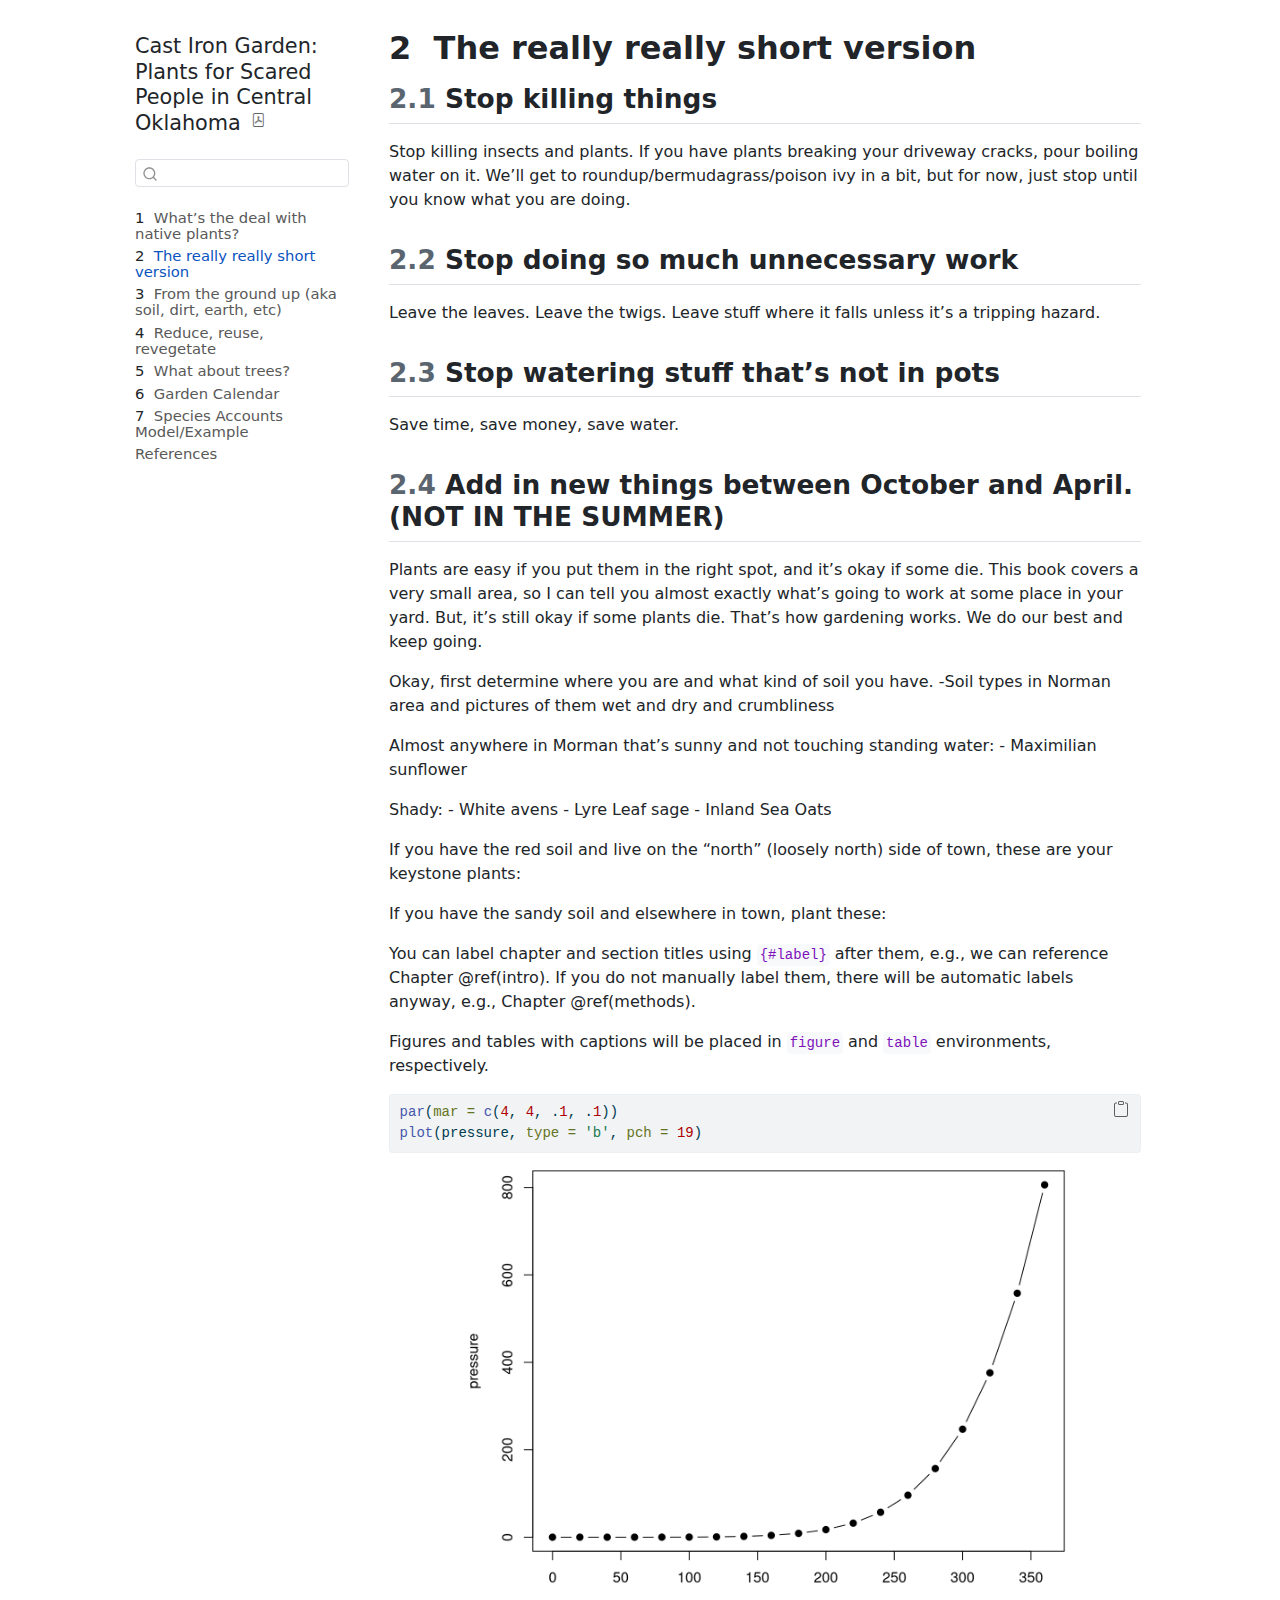
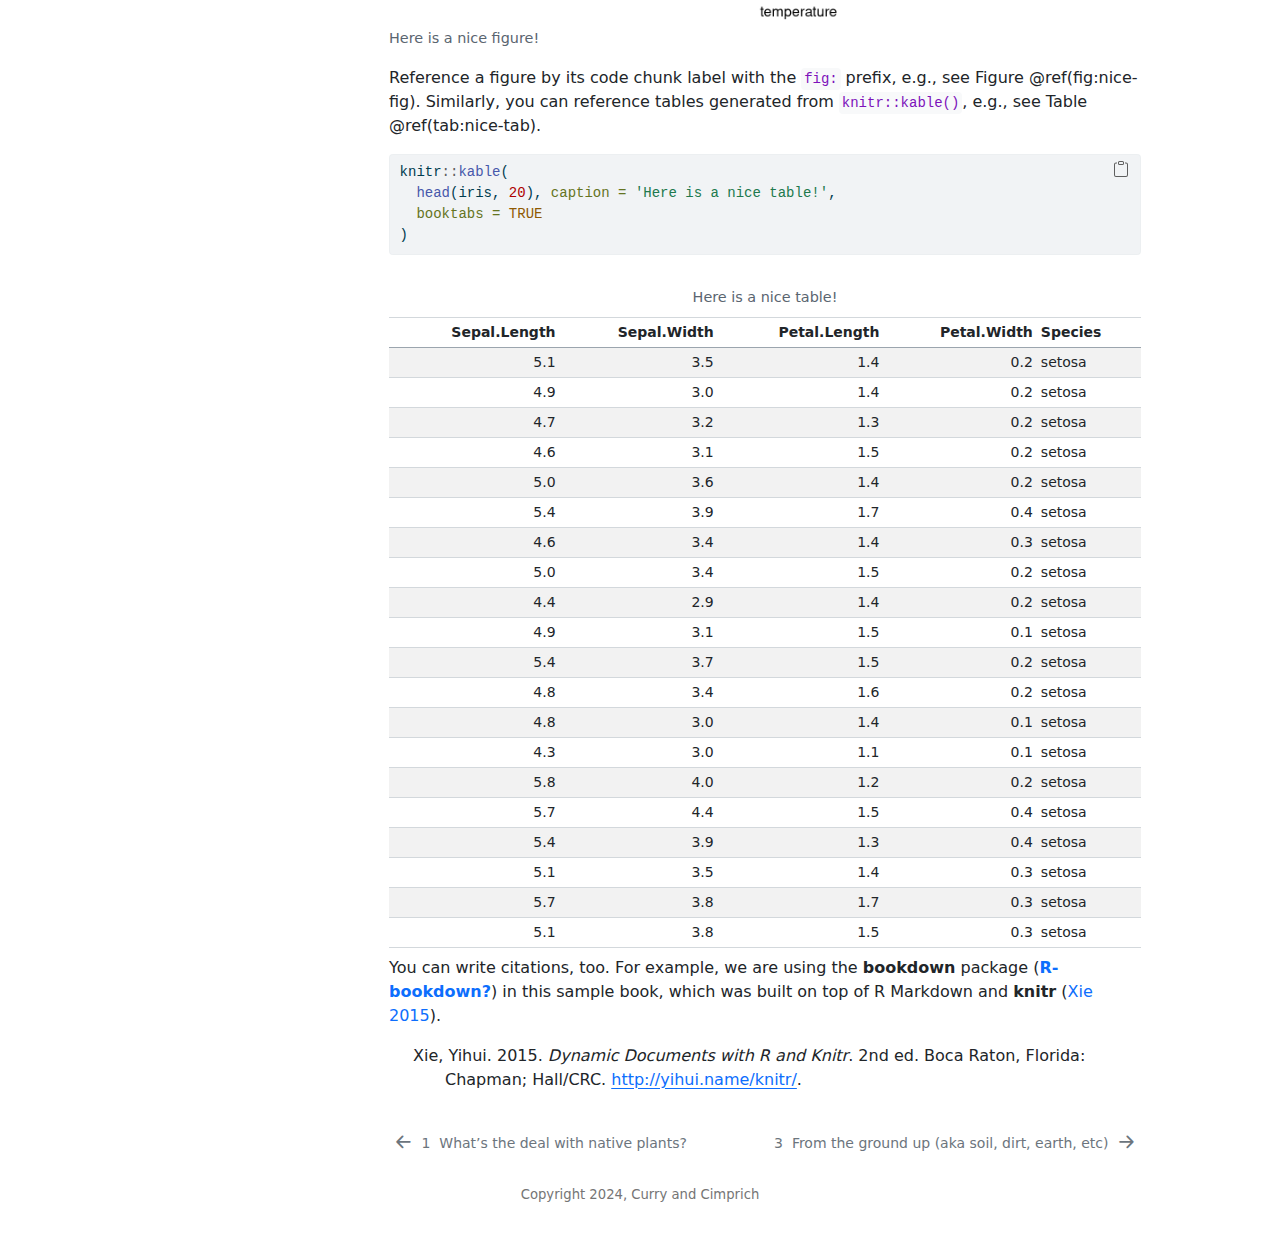
==== commit 5819b6e7: "Built site for gh-pages" ====
--- a/01-the_really_really_short_version.html
+++ b/01-the_really_really_short_version.html
@@ -134,7 +134,7 @@
 <link rel="stylesheet" href="style.css">
 </head>
 
-<body class="nav-sidebar floating">
+<body class="nav-sidebar floating fullcontent">
 
 <div id="quarto-search-results"></div>
   <header id="quarto-header" class="headroom fixed-top">
@@ -174,7 +174,7 @@
         <li class="sidebar-item">
   <div class="sidebar-item-container"> 
   <a href="./index.html" class="sidebar-item-text sidebar-link">
- <span class="menu-text"><span class="chapter-number">1</span>&nbsp; <span class="chapter-title">Introduction and notes to self</span></span></a>
+ <span class="menu-text"><span class="chapter-number">1</span>&nbsp; <span class="chapter-title">What’s the deal with native plants?</span></span></a>
   </div>
 </li>
         <li class="sidebar-item">
@@ -224,18 +224,7 @@
 </nav>
 <div id="quarto-sidebar-glass" class="quarto-sidebar-collapse-item" data-bs-toggle="collapse" data-bs-target=".quarto-sidebar-collapse-item"></div>
 <!-- margin-sidebar -->
-    <div id="quarto-margin-sidebar" class="sidebar margin-sidebar">
-        <nav id="TOC" role="doc-toc" class="toc-active">
-    <h2 id="toc-title">Table of contents</h2>
-   
-  <ul>
-  <li><a href="#stop-killing-things" id="toc-stop-killing-things" class="nav-link active" data-scroll-target="#stop-killing-things"><span class="header-section-number">2.1</span> Stop killing things</a></li>
-  <li><a href="#stop-doing-so-much-unnecessary-work" id="toc-stop-doing-so-much-unnecessary-work" class="nav-link" data-scroll-target="#stop-doing-so-much-unnecessary-work"><span class="header-section-number">2.2</span> Stop doing so much unnecessary work</a></li>
-  <li><a href="#stop-watering-stuff-thats-not-in-pots" id="toc-stop-watering-stuff-thats-not-in-pots" class="nav-link" data-scroll-target="#stop-watering-stuff-thats-not-in-pots"><span class="header-section-number">2.3</span> Stop watering stuff that’s not in pots</a></li>
-  <li><a href="#add-in-new-things-between-october-and-april.-not-in-the-summer" id="toc-add-in-new-things-between-october-and-april.-not-in-the-summer" class="nav-link" data-scroll-target="#add-in-new-things-between-october-and-april.-not-in-the-summer"><span class="header-section-number">2.4</span> Add in new things between October and April. (NOT IN THE SUMMER)</a></li>
-  </ul>
-</nav>
-    </div>
+    
 <!-- main -->
 <main class="content" id="quarto-document-content">
 
@@ -877,8 +866,8 @@
 </script>
 <nav class="page-navigation">
   <div class="nav-page nav-page-previous">
-      <a href="./index.html" class="pagination-link" aria-label="Introduction and notes to self">
-        <i class="bi bi-arrow-left-short"></i> <span class="nav-page-text"><span class="chapter-number">1</span>&nbsp; <span class="chapter-title">Introduction and notes to self</span></span>
+      <a href="./index.html" class="pagination-link" aria-label="What's the deal with native plants?">
+        <i class="bi bi-arrow-left-short"></i> <span class="nav-page-text"><span class="chapter-number">1</span>&nbsp; <span class="chapter-title">What’s the deal with native plants?</span></span>
       </a>          
   </div>
   <div class="nav-page nav-page-next">
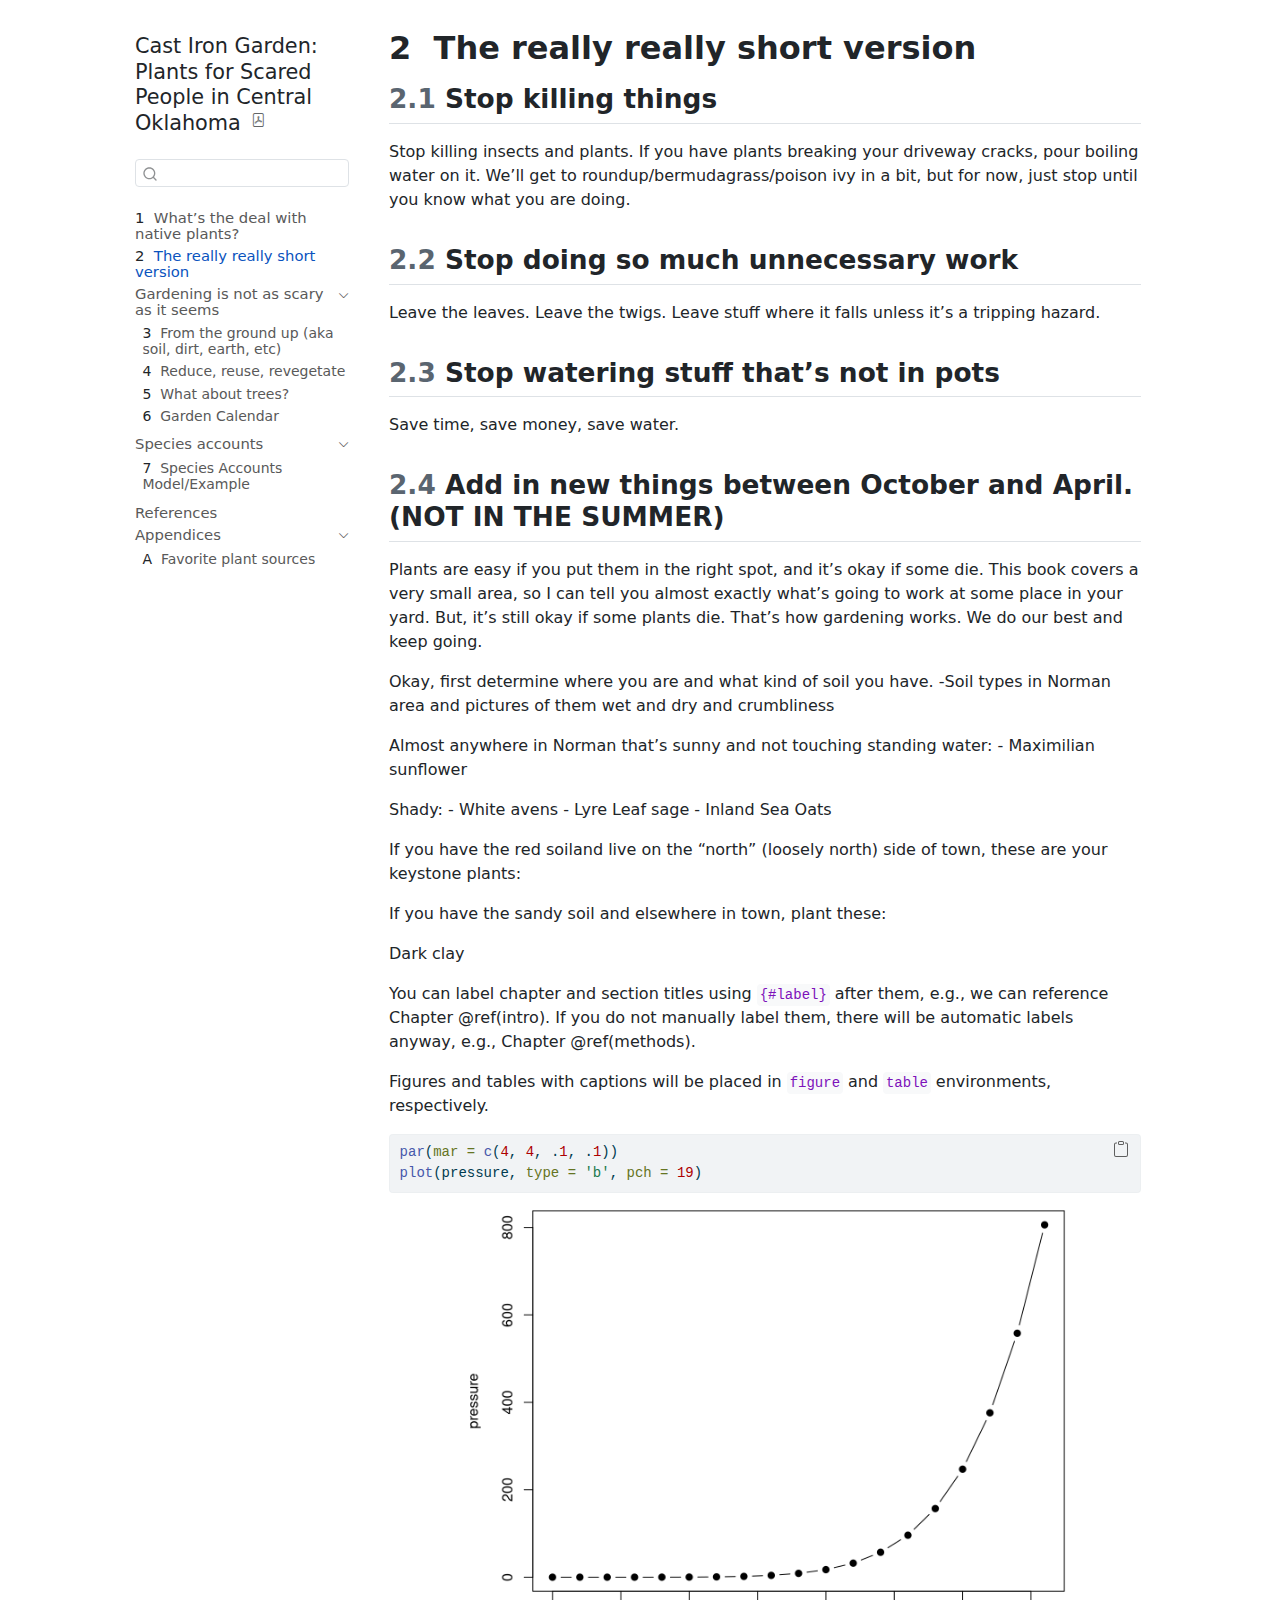
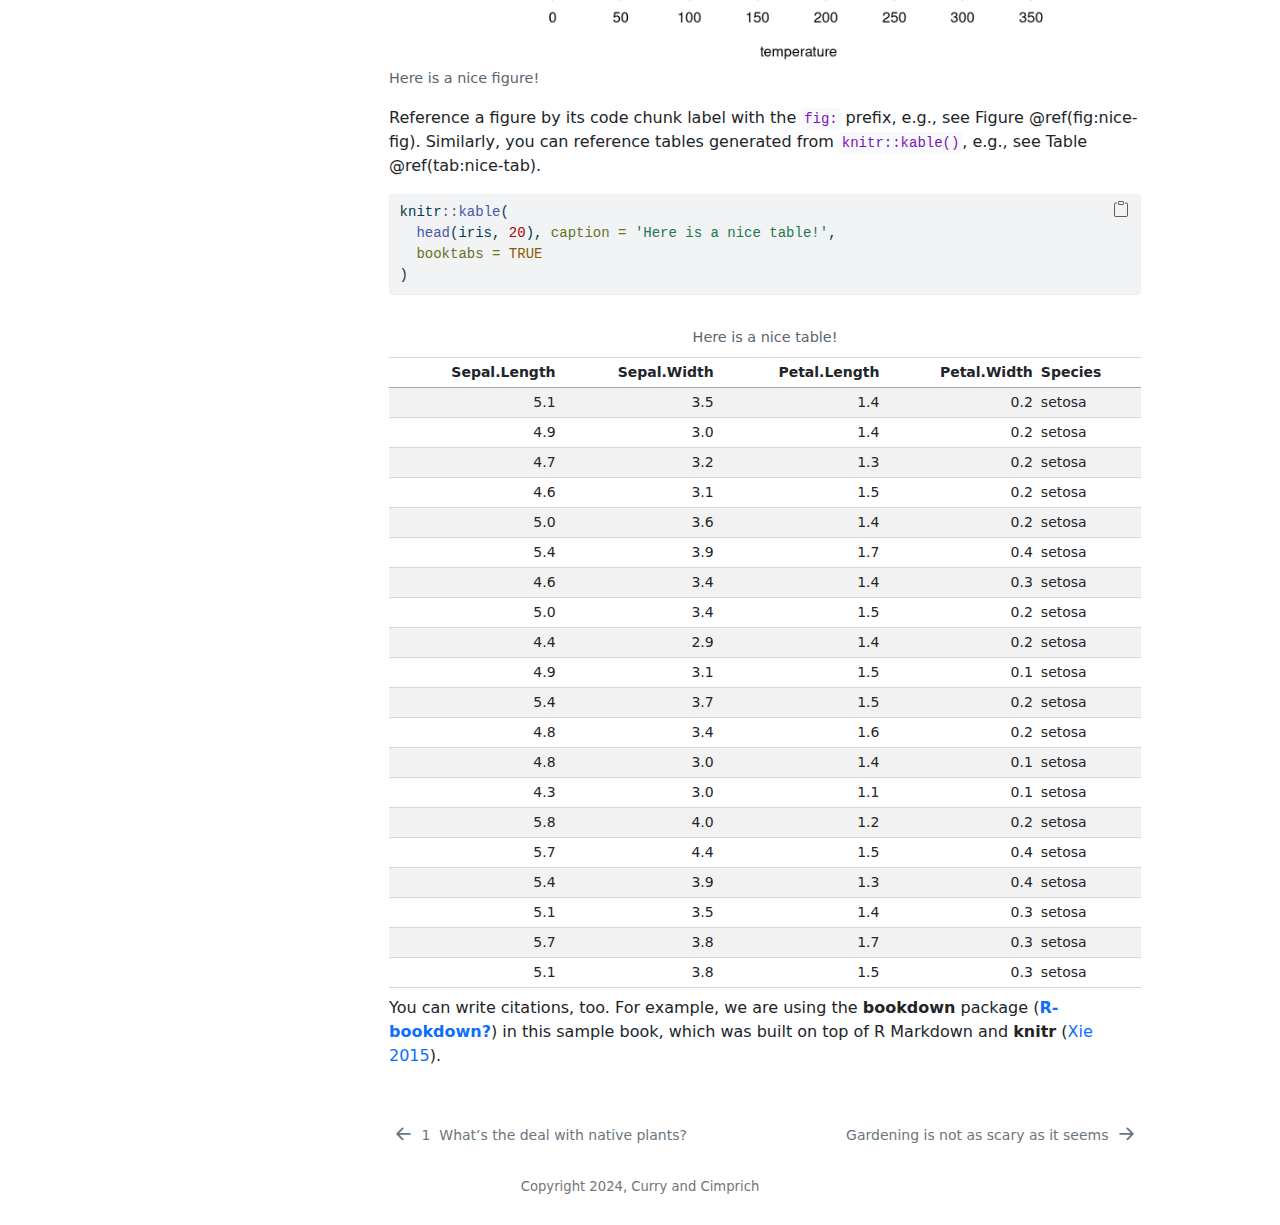
==== commit 91dd5296: "Built site for gh-pages" ====
--- a/01-the_really_really_short_version.html
+++ b/01-the_really_really_short_version.html
@@ -85,7 +85,7 @@
 <script src="site_libs/quarto-search/fuse.min.js"></script>
 <script src="site_libs/quarto-search/quarto-search.js"></script>
 <meta name="quarto:offset" content="./">
-<link href="./02-from_the_ground_up.html" rel="next">
+<link href="./gardening.html" rel="next">
 <link href="./index.html" rel="prev">
 <script src="site_libs/quarto-html/quarto.js"></script>
 <script src="site_libs/quarto-html/popper.min.js"></script>
@@ -183,42 +183,81 @@
  <span class="menu-text"><span class="chapter-number">2</span>&nbsp; <span class="chapter-title">The really really short version</span></span></a>
   </div>
 </li>
-        <li class="sidebar-item">
+        <li class="sidebar-item sidebar-item-section">
+      <div class="sidebar-item-container"> 
+            <a href="./gardening.html" class="sidebar-item-text sidebar-link">
+ <span class="menu-text">Gardening is not as scary as it seems</span></a>
+          <a class="sidebar-item-toggle text-start" data-bs-toggle="collapse" data-bs-target="#quarto-sidebar-section-1" aria-expanded="true" aria-label="Toggle section">
+            <i class="bi bi-chevron-right ms-2"></i>
+          </a> 
+      </div>
+      <ul id="quarto-sidebar-section-1" class="collapse list-unstyled sidebar-section depth1 show">  
+          <li class="sidebar-item">
   <div class="sidebar-item-container"> 
   <a href="./02-from_the_ground_up.html" class="sidebar-item-text sidebar-link">
  <span class="menu-text"><span class="chapter-number">3</span>&nbsp; <span class="chapter-title">From the ground up (aka soil, dirt, earth, etc)</span></span></a>
   </div>
 </li>
-        <li class="sidebar-item">
+          <li class="sidebar-item">
   <div class="sidebar-item-container"> 
   <a href="./03-reduce_lawn.html" class="sidebar-item-text sidebar-link">
  <span class="menu-text"><span class="chapter-number">4</span>&nbsp; <span class="chapter-title">Reduce, reuse, revegetate</span></span></a>
   </div>
 </li>
-        <li class="sidebar-item">
+          <li class="sidebar-item">
   <div class="sidebar-item-container"> 
   <a href="./04-trees.html" class="sidebar-item-text sidebar-link">
  <span class="menu-text"><span class="chapter-number">5</span>&nbsp; <span class="chapter-title">What about trees?</span></span></a>
   </div>
 </li>
-        <li class="sidebar-item">
+          <li class="sidebar-item">
   <div class="sidebar-item-container"> 
   <a href="./05-garden_maintenance_by_month.html" class="sidebar-item-text sidebar-link">
  <span class="menu-text"><span class="chapter-number">6</span>&nbsp; <span class="chapter-title">Garden Calendar</span></span></a>
   </div>
 </li>
-        <li class="sidebar-item">
+      </ul>
+  </li>
+        <li class="sidebar-item sidebar-item-section">
+      <div class="sidebar-item-container"> 
+            <a href="./species_accounts.html" class="sidebar-item-text sidebar-link">
+ <span class="menu-text">Species accounts</span></a>
+          <a class="sidebar-item-toggle text-start" data-bs-toggle="collapse" data-bs-target="#quarto-sidebar-section-2" aria-expanded="true" aria-label="Toggle section">
+            <i class="bi bi-chevron-right ms-2"></i>
+          </a> 
+      </div>
+      <ul id="quarto-sidebar-section-2" class="collapse list-unstyled sidebar-section depth1 show">  
+          <li class="sidebar-item">
   <div class="sidebar-item-container"> 
   <a href="./05-species_accounts_example.html" class="sidebar-item-text sidebar-link">
  <span class="menu-text"><span class="chapter-number">7</span>&nbsp; <span class="chapter-title">Species Accounts Model/Example</span></span></a>
   </div>
 </li>
+      </ul>
+  </li>
         <li class="sidebar-item">
   <div class="sidebar-item-container"> 
   <a href="./10-references.html" class="sidebar-item-text sidebar-link">
  <span class="menu-text">References</span></a>
   </div>
 </li>
+        <li class="sidebar-item sidebar-item-section">
+      <div class="sidebar-item-container"> 
+            <a class="sidebar-item-text sidebar-link text-start" data-bs-toggle="collapse" data-bs-target="#quarto-sidebar-section-3" aria-expanded="true">
+ <span class="menu-text">Appendices</span></a>
+          <a class="sidebar-item-toggle text-start" data-bs-toggle="collapse" data-bs-target="#quarto-sidebar-section-3" aria-expanded="true" aria-label="Toggle section">
+            <i class="bi bi-chevron-right ms-2"></i>
+          </a> 
+      </div>
+      <ul id="quarto-sidebar-section-3" class="collapse list-unstyled sidebar-section depth1 show">  
+          <li class="sidebar-item">
+  <div class="sidebar-item-container"> 
+  <a href="./buying_plants.html" class="sidebar-item-text sidebar-link">
+ <span class="menu-text"><span class="chapter-number">A</span>&nbsp; <span class="chapter-title">Favorite plant sources</span></span></a>
+  </div>
+</li>
+      </ul>
+  </li>
     </ul>
     </div>
 </nav>
@@ -263,10 +302,11 @@
 <h2 data-number="2.4" class="anchored" data-anchor-id="add-in-new-things-between-october-and-april.-not-in-the-summer"><span class="header-section-number">2.4</span> Add in new things between October and April. (NOT IN THE SUMMER)</h2>
 <p>Plants are easy if you put them in the right spot, and it’s okay if some die. This book covers a very small area, so I can tell you almost exactly what’s going to work at some place in your yard. But, it’s still okay if some plants die. That’s how gardening works. We do our best and keep going.</p>
 <p>Okay, first determine where you are and what kind of soil you have. -Soil types in Norman area and pictures of them wet and dry and crumbliness</p>
-<p>Almost anywhere in Morman that’s sunny and not touching standing water: - Maximilian sunflower</p>
+<p>Almost anywhere in Norman that’s sunny and not touching standing water: - Maximilian sunflower</p>
 <p>Shady: - White avens - Lyre Leaf sage - Inland Sea Oats</p>
-<p>If you have the red soil and live on the “north” (loosely north) side of town, these are your keystone plants:</p>
+<p>If you have the red soiland live on the “north” (loosely north) side of town, these are your keystone plants:</p>
 <p>If you have the sandy soil and elsewhere in town, plant these:</p>
+<p>Dark clay</p>
 <p>You can label chapter and section titles using <code>{#label}</code> after them, e.g., we can reference Chapter @ref(intro). If you do not manually label them, there will be automatic labels anyway, e.g., Chapter @ref(methods).</p>
 <p>Figures and tables with captions will be placed in <code>figure</code> and <code>table</code> environments, respectively.</p>
 <div class="cell" data-layout-align="center">
@@ -444,10 +484,10 @@
 </table>
 </div>
 </div>
-<p>You can write citations, too. For example, we are using the <strong>bookdown</strong> package <span class="citation" data-cites="R-bookdown">(<a href="#ref-R-bookdown" role="doc-biblioref"><strong>R-bookdown?</strong></a>)</span> in this sample book, which was built on top of R Markdown and <strong>knitr</strong> <span class="citation" data-cites="xie2015">(<a href="#ref-xie2015" role="doc-biblioref">Xie 2015</a>)</span>.</p>
-
-
-<div id="refs" class="references csl-bib-body hanging-indent" data-entry-spacing="0" role="list">
+<p>You can write citations, too. For example, we are using the <strong>bookdown</strong> package <span class="citation" data-cites="R-bookdown">(<a href="10-references.html#ref-R-bookdown" role="doc-biblioref"><strong>R-bookdown?</strong></a>)</span> in this sample book, which was built on top of R Markdown and <strong>knitr</strong> <span class="citation" data-cites="xie2015">(<a href="10-references.html#ref-xie2015" role="doc-biblioref">Xie 2015</a>)</span>.</p>
+
+
+<div id="refs" class="references csl-bib-body hanging-indent" data-entry-spacing="0" role="list" style="display: none">
 <div id="ref-xie2015" class="csl-entry" role="listitem">
 Xie, Yihui. 2015. <em>Dynamic Documents with <span>R</span> and Knitr</em>. 2nd ed. Boca Raton, Florida: Chapman; Hall/CRC. <a href="http://yihui.name/knitr/">http://yihui.name/knitr/</a>.
 </div>
@@ -871,8 +911,8 @@
       </a>          
   </div>
   <div class="nav-page nav-page-next">
-      <a href="./02-from_the_ground_up.html" class="pagination-link" aria-label="From the ground up (aka soil, dirt, earth, etc)">
-        <span class="nav-page-text"><span class="chapter-number">3</span>&nbsp; <span class="chapter-title">From the ground up (aka soil, dirt, earth, etc)</span></span> <i class="bi bi-arrow-right-short"></i>
+      <a href="./gardening.html" class="pagination-link" aria-label="Gardening is not as scary as it seems">
+        <span class="nav-page-text">Gardening is not as scary as it seems</span> <i class="bi bi-arrow-right-short"></i>
       </a>
   </div>
 </nav>
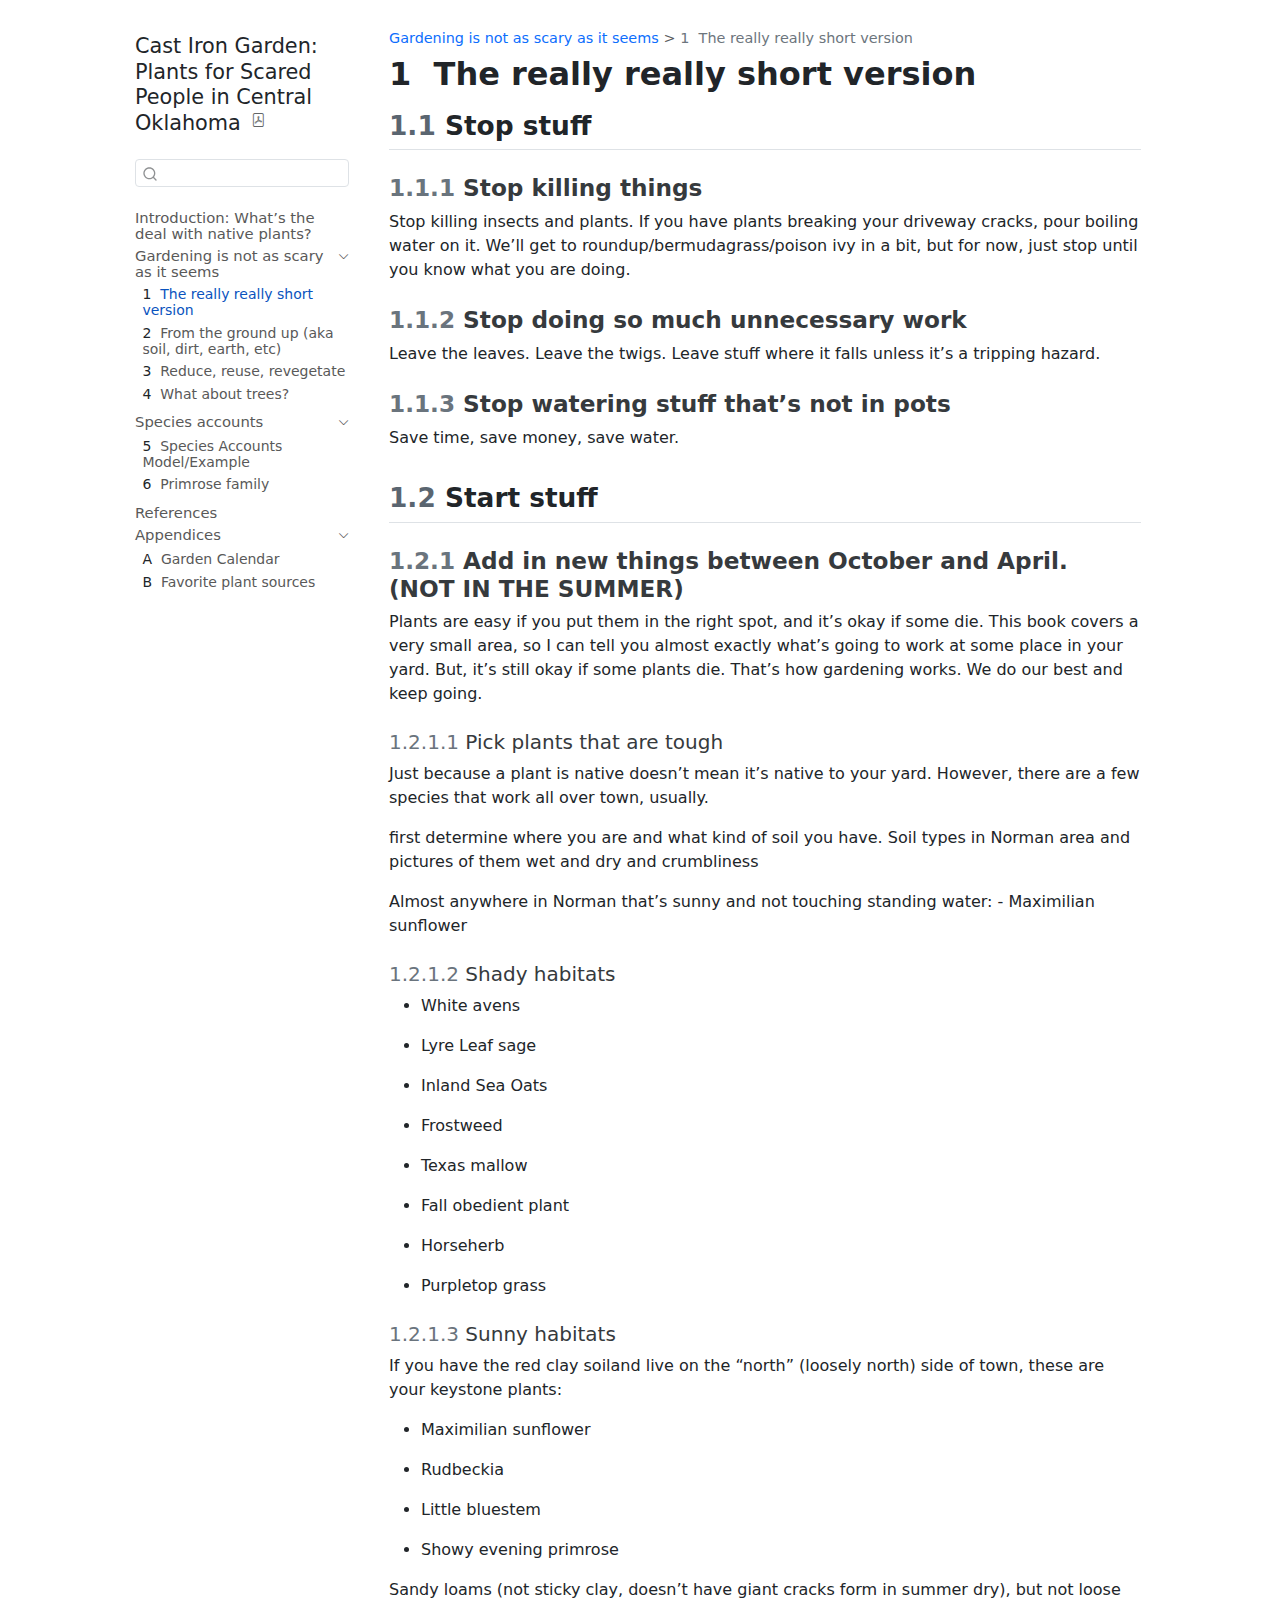
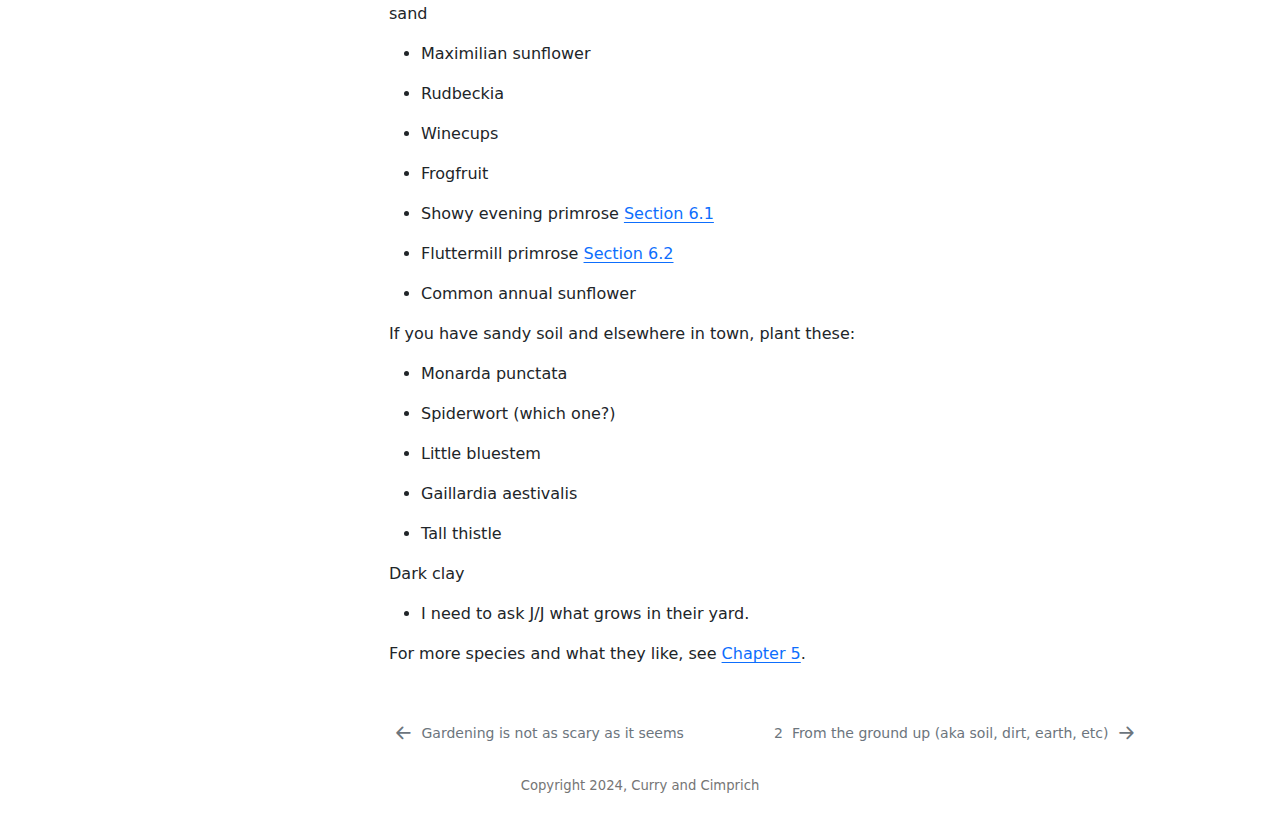
==== commit 3270939c: "Built site for gh-pages" ====
--- a/01-the_really_really_short_version.html
+++ b/01-the_really_really_short_version.html
@@ -8,7 +8,7 @@
 
 <meta name="description" content="Plants for nervous gardeners.">
 
-<title>Cast Iron Garden: Plants for Scared People in Central Oklahoma - 2&nbsp; The really really short version</title>
+<title>Cast Iron Garden: Plants for Scared People in Central Oklahoma - 1&nbsp; The really really short version</title>
 <style>
 code{white-space: pre-wrap;}
 span.smallcaps{font-variant: small-caps;}
@@ -21,61 +21,7 @@
   margin: 0 0.8em 0.2em -1em; /* quarto-specific, see https://github.com/quarto-dev/quarto-cli/issues/4556 */ 
   vertical-align: middle;
 }
-/* CSS for syntax highlighting */
-pre > code.sourceCode { white-space: pre; position: relative; }
-pre > code.sourceCode > span { line-height: 1.25; }
-pre > code.sourceCode > span:empty { height: 1.2em; }
-.sourceCode { overflow: visible; }
-code.sourceCode > span { color: inherit; text-decoration: inherit; }
-div.sourceCode { margin: 1em 0; }
-pre.sourceCode { margin: 0; }
-@media screen {
-div.sourceCode { overflow: auto; }
-}
-@media print {
-pre > code.sourceCode { white-space: pre-wrap; }
-pre > code.sourceCode > span { text-indent: -5em; padding-left: 5em; }
-}
-pre.numberSource code
-  { counter-reset: source-line 0; }
-pre.numberSource code > span
-  { position: relative; left: -4em; counter-increment: source-line; }
-pre.numberSource code > span > a:first-child::before
-  { content: counter(source-line);
-    position: relative; left: -1em; text-align: right; vertical-align: baseline;
-    border: none; display: inline-block;
-    -webkit-touch-callout: none; -webkit-user-select: none;
-    -khtml-user-select: none; -moz-user-select: none;
-    -ms-user-select: none; user-select: none;
-    padding: 0 4px; width: 4em;
-  }
-pre.numberSource { margin-left: 3em;  padding-left: 4px; }
-div.sourceCode
-  {   }
-@media screen {
-pre > code.sourceCode > span > a:first-child::before { text-decoration: underline; }
-}
-/* CSS for citations */
-div.csl-bib-body { }
-div.csl-entry {
-  clear: both;
-  margin-bottom: 0em;
-}
-.hanging-indent div.csl-entry {
-  margin-left:2em;
-  text-indent:-2em;
-}
-div.csl-left-margin {
-  min-width:2em;
-  float:left;
-}
-div.csl-right-inline {
-  margin-left:2em;
-  padding-left:1em;
-}
-div.csl-indent {
-  margin-left: 2em;
-}</style>
+</style>
 
 
 <script src="site_libs/quarto-nav/quarto-nav.js"></script>
@@ -85,8 +31,8 @@
 <script src="site_libs/quarto-search/fuse.min.js"></script>
 <script src="site_libs/quarto-search/quarto-search.js"></script>
 <meta name="quarto:offset" content="./">
-<link href="./gardening.html" rel="next">
-<link href="./index.html" rel="prev">
+<link href="./02-from_the_ground_up.html" rel="next">
+<link href="./gardening.html" rel="prev">
 <script src="site_libs/quarto-html/quarto.js"></script>
 <script src="site_libs/quarto-html/popper.min.js"></script>
 <script src="site_libs/quarto-html/tippy.umd.min.js"></script>
@@ -143,7 +89,7 @@
       <button type="button" class="quarto-btn-toggle btn" data-bs-toggle="collapse" data-bs-target=".quarto-sidebar-collapse-item" aria-controls="quarto-sidebar" aria-expanded="false" aria-label="Toggle sidebar navigation" onclick="if (window.quartoToggleHeadroom) { window.quartoToggleHeadroom(); }">
         <i class="bi bi-layout-text-sidebar-reverse"></i>
       </button>
-        <nav class="quarto-page-breadcrumbs" aria-label="breadcrumb"><ol class="breadcrumb"><li class="breadcrumb-item"><a href="./01-the_really_really_short_version.html"><span class="chapter-number">2</span>&nbsp; <span class="chapter-title">The really really short version</span></a></li></ol></nav>
+        <nav class="quarto-page-breadcrumbs" aria-label="breadcrumb"><ol class="breadcrumb"><li class="breadcrumb-item"><a href="./gardening.html">Gardening is not as scary as it seems</a></li><li class="breadcrumb-item"><a href="./01-the_really_really_short_version.html"><span class="chapter-number">1</span>&nbsp; <span class="chapter-title">The really really short version</span></a></li></ol></nav>
         <a class="flex-grow-1" role="button" data-bs-toggle="collapse" data-bs-target=".quarto-sidebar-collapse-item" aria-controls="quarto-sidebar" aria-expanded="false" aria-label="Toggle sidebar navigation" onclick="if (window.quartoToggleHeadroom) { window.quartoToggleHeadroom(); }">      
         </a>
       <button type="button" class="btn quarto-search-button" aria-label="" onclick="window.quartoOpenSearch();">
@@ -174,13 +120,7 @@
         <li class="sidebar-item">
   <div class="sidebar-item-container"> 
   <a href="./index.html" class="sidebar-item-text sidebar-link">
- <span class="menu-text"><span class="chapter-number">1</span>&nbsp; <span class="chapter-title">What’s the deal with native plants?</span></span></a>
-  </div>
-</li>
-        <li class="sidebar-item">
-  <div class="sidebar-item-container"> 
-  <a href="./01-the_really_really_short_version.html" class="sidebar-item-text sidebar-link active">
- <span class="menu-text"><span class="chapter-number">2</span>&nbsp; <span class="chapter-title">The really really short version</span></span></a>
+ <span class="menu-text">Introduction: What’s the deal with native plants?</span></a>
   </div>
 </li>
         <li class="sidebar-item sidebar-item-section">
@@ -194,26 +134,26 @@
       <ul id="quarto-sidebar-section-1" class="collapse list-unstyled sidebar-section depth1 show">  
           <li class="sidebar-item">
   <div class="sidebar-item-container"> 
+  <a href="./01-the_really_really_short_version.html" class="sidebar-item-text sidebar-link active">
+ <span class="menu-text"><span class="chapter-number">1</span>&nbsp; <span class="chapter-title">The really really short version</span></span></a>
+  </div>
+</li>
+          <li class="sidebar-item">
+  <div class="sidebar-item-container"> 
   <a href="./02-from_the_ground_up.html" class="sidebar-item-text sidebar-link">
- <span class="menu-text"><span class="chapter-number">3</span>&nbsp; <span class="chapter-title">From the ground up (aka soil, dirt, earth, etc)</span></span></a>
+ <span class="menu-text"><span class="chapter-number">2</span>&nbsp; <span class="chapter-title">From the ground up (aka soil, dirt, earth, etc)</span></span></a>
   </div>
 </li>
           <li class="sidebar-item">
   <div class="sidebar-item-container"> 
   <a href="./03-reduce_lawn.html" class="sidebar-item-text sidebar-link">
- <span class="menu-text"><span class="chapter-number">4</span>&nbsp; <span class="chapter-title">Reduce, reuse, revegetate</span></span></a>
+ <span class="menu-text"><span class="chapter-number">3</span>&nbsp; <span class="chapter-title">Reduce, reuse, revegetate</span></span></a>
   </div>
 </li>
           <li class="sidebar-item">
   <div class="sidebar-item-container"> 
   <a href="./04-trees.html" class="sidebar-item-text sidebar-link">
- <span class="menu-text"><span class="chapter-number">5</span>&nbsp; <span class="chapter-title">What about trees?</span></span></a>
-  </div>
-</li>
-          <li class="sidebar-item">
-  <div class="sidebar-item-container"> 
-  <a href="./05-garden_maintenance_by_month.html" class="sidebar-item-text sidebar-link">
- <span class="menu-text"><span class="chapter-number">6</span>&nbsp; <span class="chapter-title">Garden Calendar</span></span></a>
+ <span class="menu-text"><span class="chapter-number">4</span>&nbsp; <span class="chapter-title">What about trees?</span></span></a>
   </div>
 </li>
       </ul>
@@ -230,14 +170,20 @@
           <li class="sidebar-item">
   <div class="sidebar-item-container"> 
   <a href="./05-species_accounts_example.html" class="sidebar-item-text sidebar-link">
- <span class="menu-text"><span class="chapter-number">7</span>&nbsp; <span class="chapter-title">Species Accounts Model/Example</span></span></a>
+ <span class="menu-text"><span class="chapter-number">5</span>&nbsp; <span class="chapter-title">Species Accounts Model/Example</span></span></a>
+  </div>
+</li>
+          <li class="sidebar-item">
+  <div class="sidebar-item-container"> 
+  <a href="./family_primroses.html" class="sidebar-item-text sidebar-link">
+ <span class="menu-text"><span class="chapter-number">6</span>&nbsp; <span class="chapter-title">Primrose family</span></span></a>
   </div>
 </li>
       </ul>
   </li>
         <li class="sidebar-item">
   <div class="sidebar-item-container"> 
-  <a href="./10-references.html" class="sidebar-item-text sidebar-link">
+  <a href="./references.html" class="sidebar-item-text sidebar-link">
  <span class="menu-text">References</span></a>
   </div>
 </li>
@@ -252,8 +198,14 @@
       <ul id="quarto-sidebar-section-3" class="collapse list-unstyled sidebar-section depth1 show">  
           <li class="sidebar-item">
   <div class="sidebar-item-container"> 
+  <a href="./garden_maintenance_by_month.html" class="sidebar-item-text sidebar-link">
+ <span class="menu-text"><span class="chapter-number">A</span>&nbsp; <span class="chapter-title">Garden Calendar</span></span></a>
+  </div>
+</li>
+          <li class="sidebar-item">
+  <div class="sidebar-item-container"> 
   <a href="./buying_plants.html" class="sidebar-item-text sidebar-link">
- <span class="menu-text"><span class="chapter-number">A</span>&nbsp; <span class="chapter-title">Favorite plant sources</span></span></a>
+ <span class="menu-text"><span class="chapter-number">B</span>&nbsp; <span class="chapter-title">Favorite plant sources</span></span></a>
   </div>
 </li>
       </ul>
@@ -267,9 +219,9 @@
 <!-- main -->
 <main class="content" id="quarto-document-content">
 
-<header id="title-block-header" class="quarto-title-block default">
+<header id="title-block-header" class="quarto-title-block default"><nav class="quarto-page-breadcrumbs quarto-title-breadcrumbs d-none d-lg-block" aria-label="breadcrumb"><ol class="breadcrumb"><li class="breadcrumb-item"><a href="./gardening.html">Gardening is not as scary as it seems</a></li><li class="breadcrumb-item"><a href="./01-the_really_really_short_version.html"><span class="chapter-number">1</span>&nbsp; <span class="chapter-title">The really really short version</span></a></li></ol></nav>
 <div class="quarto-title">
-<h1 class="title"><span id="intro" class="quarto-section-identifier"><span class="chapter-number">2</span>&nbsp; <span class="chapter-title">The really really short version</span></span></h1>
+<h1 class="title"><span id="sec-short" class="quarto-section-identifier"><span class="chapter-number">1</span>&nbsp; <span class="chapter-title">The really really short version</span></span></h1>
 </div>
 
 
@@ -286,212 +238,81 @@
 </header>
 
 
-<section id="stop-killing-things" class="level2" data-number="2.1">
-<h2 data-number="2.1" class="anchored" data-anchor-id="stop-killing-things"><span class="header-section-number">2.1</span> Stop killing things</h2>
+<section id="stop-stuff" class="level2" data-number="1.1">
+<h2 data-number="1.1" class="anchored" data-anchor-id="stop-stuff"><span class="header-section-number">1.1</span> Stop stuff</h2>
+<section id="stop-killing-things" class="level3" data-number="1.1.1">
+<h3 data-number="1.1.1" class="anchored" data-anchor-id="stop-killing-things"><span class="header-section-number">1.1.1</span> Stop killing things</h3>
 <p>Stop killing insects and plants. If you have plants breaking your driveway cracks, pour boiling water on it. We’ll get to roundup/bermudagrass/poison ivy in a bit, but for now, just stop until you know what you are doing.</p>
 </section>
-<section id="stop-doing-so-much-unnecessary-work" class="level2" data-number="2.2">
-<h2 data-number="2.2" class="anchored" data-anchor-id="stop-doing-so-much-unnecessary-work"><span class="header-section-number">2.2</span> Stop doing so much unnecessary work</h2>
+<section id="stop-doing-so-much-unnecessary-work" class="level3" data-number="1.1.2">
+<h3 data-number="1.1.2" class="anchored" data-anchor-id="stop-doing-so-much-unnecessary-work"><span class="header-section-number">1.1.2</span> Stop doing so much unnecessary work</h3>
 <p>Leave the leaves. Leave the twigs. Leave stuff where it falls unless it’s a tripping hazard.</p>
 </section>
-<section id="stop-watering-stuff-thats-not-in-pots" class="level2" data-number="2.3">
-<h2 data-number="2.3" class="anchored" data-anchor-id="stop-watering-stuff-thats-not-in-pots"><span class="header-section-number">2.3</span> Stop watering stuff that’s not in pots</h2>
+<section id="stop-watering-stuff-thats-not-in-pots" class="level3" data-number="1.1.3">
+<h3 data-number="1.1.3" class="anchored" data-anchor-id="stop-watering-stuff-thats-not-in-pots"><span class="header-section-number">1.1.3</span> Stop watering stuff that’s not in pots</h3>
 <p>Save time, save money, save water.</p>
 </section>
-<section id="add-in-new-things-between-october-and-april.-not-in-the-summer" class="level2" data-number="2.4">
-<h2 data-number="2.4" class="anchored" data-anchor-id="add-in-new-things-between-october-and-april.-not-in-the-summer"><span class="header-section-number">2.4</span> Add in new things between October and April. (NOT IN THE SUMMER)</h2>
+</section>
+<section id="start-stuff" class="level2" data-number="1.2">
+<h2 data-number="1.2" class="anchored" data-anchor-id="start-stuff"><span class="header-section-number">1.2</span> Start stuff</h2>
+<section id="add-in-new-things-between-october-and-april.-not-in-the-summer" class="level3" data-number="1.2.1">
+<h3 data-number="1.2.1" class="anchored" data-anchor-id="add-in-new-things-between-october-and-april.-not-in-the-summer"><span class="header-section-number">1.2.1</span> Add in new things between October and April. (NOT IN THE SUMMER)</h3>
 <p>Plants are easy if you put them in the right spot, and it’s okay if some die. This book covers a very small area, so I can tell you almost exactly what’s going to work at some place in your yard. But, it’s still okay if some plants die. That’s how gardening works. We do our best and keep going.</p>
-<p>Okay, first determine where you are and what kind of soil you have. -Soil types in Norman area and pictures of them wet and dry and crumbliness</p>
+<section id="pick-plants-that-are-tough" class="level4" data-number="1.2.1.1">
+<h4 data-number="1.2.1.1" class="anchored" data-anchor-id="pick-plants-that-are-tough"><span class="header-section-number">1.2.1.1</span> Pick plants that are tough</h4>
+<p>Just because a plant is native doesn’t mean it’s native to your yard. However, there are a few species that work all over town, usually.</p>
+<p>first determine where you are and what kind of soil you have. Soil types in Norman area and pictures of them wet and dry and crumbliness</p>
 <p>Almost anywhere in Norman that’s sunny and not touching standing water: - Maximilian sunflower</p>
-<p>Shady: - White avens - Lyre Leaf sage - Inland Sea Oats</p>
-<p>If you have the red soiland live on the “north” (loosely north) side of town, these are your keystone plants:</p>
-<p>If you have the sandy soil and elsewhere in town, plant these:</p>
+</section>
+<section id="shady-habitats" class="level4" data-number="1.2.1.2">
+<h4 data-number="1.2.1.2" class="anchored" data-anchor-id="shady-habitats"><span class="header-section-number">1.2.1.2</span> Shady habitats</h4>
+<ul>
+<li><p>White avens</p></li>
+<li><p>Lyre Leaf sage</p></li>
+<li><p>Inland Sea Oats</p></li>
+<li><p>Frostweed</p></li>
+<li><p>Texas mallow</p></li>
+<li><p>Fall obedient plant</p></li>
+<li><p>Horseherb</p></li>
+<li><p>Purpletop grass</p></li>
+</ul>
+</section>
+<section id="sunny-habitats" class="level4" data-number="1.2.1.3">
+<h4 data-number="1.2.1.3" class="anchored" data-anchor-id="sunny-habitats"><span class="header-section-number">1.2.1.3</span> Sunny habitats</h4>
+<p>If you have the red clay soiland live on the “north” (loosely north) side of town, these are your keystone plants:</p>
+<ul>
+<li><p>Maximilian sunflower</p></li>
+<li><p>Rudbeckia</p></li>
+<li><p>Little bluestem</p></li>
+<li><p>Showy evening primrose</p></li>
+</ul>
+<p>Sandy loams (not sticky clay, doesn’t have giant cracks form in summer dry), but not loose sand</p>
+<ul>
+<li><p>Maximilian sunflower</p></li>
+<li><p>Rudbeckia</p></li>
+<li><p>Winecups</p></li>
+<li><p>Frogfruit</p></li>
+<li><p>Showy evening primrose <a href="family_primroses.html#sec-pinkladies" class="quarto-xref"><span>Section 6.1</span></a></p></li>
+<li><p>Fluttermill primrose <a href="family_primroses.html#sec-fluttermill" class="quarto-xref"><span>Section 6.2</span></a></p></li>
+<li><p>Common annual sunflower</p></li>
+</ul>
+<p>If you have sandy soil and elsewhere in town, plant these:</p>
+<ul>
+<li><p>Monarda punctata</p></li>
+<li><p>Spiderwort (which one?)</p></li>
+<li><p>Little bluestem</p></li>
+<li><p>Gaillardia aestivalis</p></li>
+<li><p>Tall thistle</p></li>
+</ul>
 <p>Dark clay</p>
-<p>You can label chapter and section titles using <code>{#label}</code> after them, e.g., we can reference Chapter @ref(intro). If you do not manually label them, there will be automatic labels anyway, e.g., Chapter @ref(methods).</p>
-<p>Figures and tables with captions will be placed in <code>figure</code> and <code>table</code> environments, respectively.</p>
-<div class="cell" data-layout-align="center">
-<div class="sourceCode cell-code" id="cb1"><pre class="sourceCode r code-with-copy"><code class="sourceCode r"><span id="cb1-1"><a href="#cb1-1" aria-hidden="true" tabindex="-1"></a><span class="fu">par</span>(<span class="at">mar =</span> <span class="fu">c</span>(<span class="dv">4</span>, <span class="dv">4</span>, .<span class="dv">1</span>, .<span class="dv">1</span>))</span>
-<span id="cb1-2"><a href="#cb1-2" aria-hidden="true" tabindex="-1"></a><span class="fu">plot</span>(pressure, <span class="at">type =</span> <span class="st">'b'</span>, <span class="at">pch =</span> <span class="dv">19</span>)</span></code><button title="Copy to Clipboard" class="code-copy-button"><i class="bi"></i></button></pre></div>
-<div class="cell-output-display">
-<div class="quarto-figure quarto-figure-center">
-<figure class="figure">
-<p><img src="01-the_really_really_short_version_files/figure-html/nice-fig-1.png" class="img-fluid figure-img" style="width:80.0%"></p>
-<figcaption>Here is a nice figure!</figcaption>
-</figure>
-</div>
-</div>
-</div>
-<p>Reference a figure by its code chunk label with the <code>fig:</code> prefix, e.g., see Figure @ref(fig:nice-fig). Similarly, you can reference tables generated from <code>knitr::kable()</code>, e.g., see Table @ref(tab:nice-tab).</p>
-<div class="cell">
-<div class="sourceCode cell-code" id="cb2"><pre class="sourceCode r code-with-copy"><code class="sourceCode r"><span id="cb2-1"><a href="#cb2-1" aria-hidden="true" tabindex="-1"></a>knitr<span class="sc">::</span><span class="fu">kable</span>(</span>
-<span id="cb2-2"><a href="#cb2-2" aria-hidden="true" tabindex="-1"></a>  <span class="fu">head</span>(iris, <span class="dv">20</span>), <span class="at">caption =</span> <span class="st">'Here is a nice table!'</span>,</span>
-<span id="cb2-3"><a href="#cb2-3" aria-hidden="true" tabindex="-1"></a>  <span class="at">booktabs =</span> <span class="cn">TRUE</span></span>
-<span id="cb2-4"><a href="#cb2-4" aria-hidden="true" tabindex="-1"></a>)</span></code><button title="Copy to Clipboard" class="code-copy-button"><i class="bi"></i></button></pre></div>
-<div class="cell-output-display">
-<table class="caption-top table table-sm table-striped small">
-<caption>Here is a nice table!</caption>
-<thead>
-<tr class="header">
-<th style="text-align: right;">Sepal.Length</th>
-<th style="text-align: right;">Sepal.Width</th>
-<th style="text-align: right;">Petal.Length</th>
-<th style="text-align: right;">Petal.Width</th>
-<th style="text-align: left;">Species</th>
-</tr>
-</thead>
-<tbody>
-<tr class="odd">
-<td style="text-align: right;">5.1</td>
-<td style="text-align: right;">3.5</td>
-<td style="text-align: right;">1.4</td>
-<td style="text-align: right;">0.2</td>
-<td style="text-align: left;">setosa</td>
-</tr>
-<tr class="even">
-<td style="text-align: right;">4.9</td>
-<td style="text-align: right;">3.0</td>
-<td style="text-align: right;">1.4</td>
-<td style="text-align: right;">0.2</td>
-<td style="text-align: left;">setosa</td>
-</tr>
-<tr class="odd">
-<td style="text-align: right;">4.7</td>
-<td style="text-align: right;">3.2</td>
-<td style="text-align: right;">1.3</td>
-<td style="text-align: right;">0.2</td>
-<td style="text-align: left;">setosa</td>
-</tr>
-<tr class="even">
-<td style="text-align: right;">4.6</td>
-<td style="text-align: right;">3.1</td>
-<td style="text-align: right;">1.5</td>
-<td style="text-align: right;">0.2</td>
-<td style="text-align: left;">setosa</td>
-</tr>
-<tr class="odd">
-<td style="text-align: right;">5.0</td>
-<td style="text-align: right;">3.6</td>
-<td style="text-align: right;">1.4</td>
-<td style="text-align: right;">0.2</td>
-<td style="text-align: left;">setosa</td>
-</tr>
-<tr class="even">
-<td style="text-align: right;">5.4</td>
-<td style="text-align: right;">3.9</td>
-<td style="text-align: right;">1.7</td>
-<td style="text-align: right;">0.4</td>
-<td style="text-align: left;">setosa</td>
-</tr>
-<tr class="odd">
-<td style="text-align: right;">4.6</td>
-<td style="text-align: right;">3.4</td>
-<td style="text-align: right;">1.4</td>
-<td style="text-align: right;">0.3</td>
-<td style="text-align: left;">setosa</td>
-</tr>
-<tr class="even">
-<td style="text-align: right;">5.0</td>
-<td style="text-align: right;">3.4</td>
-<td style="text-align: right;">1.5</td>
-<td style="text-align: right;">0.2</td>
-<td style="text-align: left;">setosa</td>
-</tr>
-<tr class="odd">
-<td style="text-align: right;">4.4</td>
-<td style="text-align: right;">2.9</td>
-<td style="text-align: right;">1.4</td>
-<td style="text-align: right;">0.2</td>
-<td style="text-align: left;">setosa</td>
-</tr>
-<tr class="even">
-<td style="text-align: right;">4.9</td>
-<td style="text-align: right;">3.1</td>
-<td style="text-align: right;">1.5</td>
-<td style="text-align: right;">0.1</td>
-<td style="text-align: left;">setosa</td>
-</tr>
-<tr class="odd">
-<td style="text-align: right;">5.4</td>
-<td style="text-align: right;">3.7</td>
-<td style="text-align: right;">1.5</td>
-<td style="text-align: right;">0.2</td>
-<td style="text-align: left;">setosa</td>
-</tr>
-<tr class="even">
-<td style="text-align: right;">4.8</td>
-<td style="text-align: right;">3.4</td>
-<td style="text-align: right;">1.6</td>
-<td style="text-align: right;">0.2</td>
-<td style="text-align: left;">setosa</td>
-</tr>
-<tr class="odd">
-<td style="text-align: right;">4.8</td>
-<td style="text-align: right;">3.0</td>
-<td style="text-align: right;">1.4</td>
-<td style="text-align: right;">0.1</td>
-<td style="text-align: left;">setosa</td>
-</tr>
-<tr class="even">
-<td style="text-align: right;">4.3</td>
-<td style="text-align: right;">3.0</td>
-<td style="text-align: right;">1.1</td>
-<td style="text-align: right;">0.1</td>
-<td style="text-align: left;">setosa</td>
-</tr>
-<tr class="odd">
-<td style="text-align: right;">5.8</td>
-<td style="text-align: right;">4.0</td>
-<td style="text-align: right;">1.2</td>
-<td style="text-align: right;">0.2</td>
-<td style="text-align: left;">setosa</td>
-</tr>
-<tr class="even">
-<td style="text-align: right;">5.7</td>
-<td style="text-align: right;">4.4</td>
-<td style="text-align: right;">1.5</td>
-<td style="text-align: right;">0.4</td>
-<td style="text-align: left;">setosa</td>
-</tr>
-<tr class="odd">
-<td style="text-align: right;">5.4</td>
-<td style="text-align: right;">3.9</td>
-<td style="text-align: right;">1.3</td>
-<td style="text-align: right;">0.4</td>
-<td style="text-align: left;">setosa</td>
-</tr>
-<tr class="even">
-<td style="text-align: right;">5.1</td>
-<td style="text-align: right;">3.5</td>
-<td style="text-align: right;">1.4</td>
-<td style="text-align: right;">0.3</td>
-<td style="text-align: left;">setosa</td>
-</tr>
-<tr class="odd">
-<td style="text-align: right;">5.7</td>
-<td style="text-align: right;">3.8</td>
-<td style="text-align: right;">1.7</td>
-<td style="text-align: right;">0.3</td>
-<td style="text-align: left;">setosa</td>
-</tr>
-<tr class="even">
-<td style="text-align: right;">5.1</td>
-<td style="text-align: right;">3.8</td>
-<td style="text-align: right;">1.5</td>
-<td style="text-align: right;">0.3</td>
-<td style="text-align: left;">setosa</td>
-</tr>
-</tbody>
-</table>
-</div>
-</div>
-<p>You can write citations, too. For example, we are using the <strong>bookdown</strong> package <span class="citation" data-cites="R-bookdown">(<a href="10-references.html#ref-R-bookdown" role="doc-biblioref"><strong>R-bookdown?</strong></a>)</span> in this sample book, which was built on top of R Markdown and <strong>knitr</strong> <span class="citation" data-cites="xie2015">(<a href="10-references.html#ref-xie2015" role="doc-biblioref">Xie 2015</a>)</span>.</p>
-
-
-<div id="refs" class="references csl-bib-body hanging-indent" data-entry-spacing="0" role="list" style="display: none">
-<div id="ref-xie2015" class="csl-entry" role="listitem">
-Xie, Yihui. 2015. <em>Dynamic Documents with <span>R</span> and Knitr</em>. 2nd ed. Boca Raton, Florida: Chapman; Hall/CRC. <a href="http://yihui.name/knitr/">http://yihui.name/knitr/</a>.
-</div>
-</div>
+<ul>
+<li>I need to ask J/J what grows in their yard.</li>
+</ul>
+<p>For more species and what they like, see <a href="05-species_accounts_example.html" class="quarto-xref"><span>Chapter 5</span></a>.</p>
+
+
+</section>
+</section>
 </section>
 
 </main> <!-- /main -->
@@ -906,13 +727,13 @@
 </script>
 <nav class="page-navigation">
   <div class="nav-page nav-page-previous">
-      <a href="./index.html" class="pagination-link" aria-label="What's the deal with native plants?">
-        <i class="bi bi-arrow-left-short"></i> <span class="nav-page-text"><span class="chapter-number">1</span>&nbsp; <span class="chapter-title">What’s the deal with native plants?</span></span>
+      <a href="./gardening.html" class="pagination-link" aria-label="Gardening is not as scary as it seems">
+        <i class="bi bi-arrow-left-short"></i> <span class="nav-page-text">Gardening is not as scary as it seems</span>
       </a>          
   </div>
   <div class="nav-page nav-page-next">
-      <a href="./gardening.html" class="pagination-link" aria-label="Gardening is not as scary as it seems">
-        <span class="nav-page-text">Gardening is not as scary as it seems</span> <i class="bi bi-arrow-right-short"></i>
+      <a href="./02-from_the_ground_up.html" class="pagination-link" aria-label="From the ground up (aka soil, dirt, earth, etc)">
+        <span class="nav-page-text"><span class="chapter-number">2</span>&nbsp; <span class="chapter-title">From the ground up (aka soil, dirt, earth, etc)</span></span> <i class="bi bi-arrow-right-short"></i>
       </a>
   </div>
 </nav>
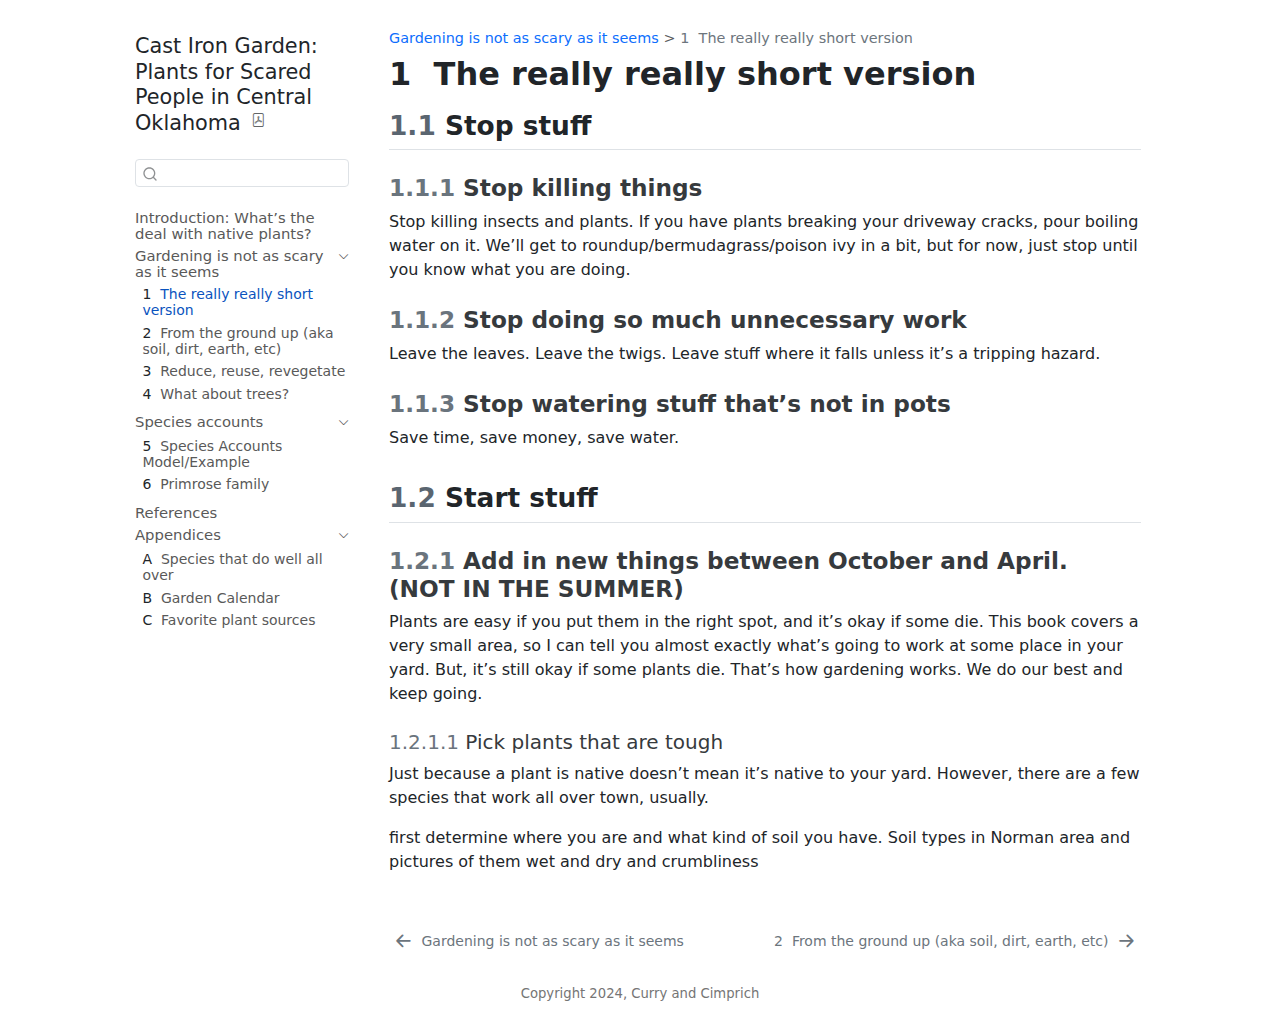
==== commit 716c31e5: "Built site for gh-pages" ====
--- a/01-the_really_really_short_version.html
+++ b/01-the_really_really_short_version.html
@@ -198,14 +198,20 @@
       <ul id="quarto-sidebar-section-3" class="collapse list-unstyled sidebar-section depth1 show">  
           <li class="sidebar-item">
   <div class="sidebar-item-container"> 
+  <a href="./easy_tough_species.html" class="sidebar-item-text sidebar-link">
+ <span class="menu-text"><span class="chapter-number">A</span>&nbsp; <span class="chapter-title">Species that do well all over</span></span></a>
+  </div>
+</li>
+          <li class="sidebar-item">
+  <div class="sidebar-item-container"> 
   <a href="./garden_maintenance_by_month.html" class="sidebar-item-text sidebar-link">
- <span class="menu-text"><span class="chapter-number">A</span>&nbsp; <span class="chapter-title">Garden Calendar</span></span></a>
+ <span class="menu-text"><span class="chapter-number">B</span>&nbsp; <span class="chapter-title">Garden Calendar</span></span></a>
   </div>
 </li>
           <li class="sidebar-item">
   <div class="sidebar-item-container"> 
   <a href="./buying_plants.html" class="sidebar-item-text sidebar-link">
- <span class="menu-text"><span class="chapter-number">B</span>&nbsp; <span class="chapter-title">Favorite plant sources</span></span></a>
+ <span class="menu-text"><span class="chapter-number">C</span>&nbsp; <span class="chapter-title">Favorite plant sources</span></span></a>
   </div>
 </li>
       </ul>
@@ -262,53 +268,6 @@
 <h4 data-number="1.2.1.1" class="anchored" data-anchor-id="pick-plants-that-are-tough"><span class="header-section-number">1.2.1.1</span> Pick plants that are tough</h4>
 <p>Just because a plant is native doesn’t mean it’s native to your yard. However, there are a few species that work all over town, usually.</p>
 <p>first determine where you are and what kind of soil you have. Soil types in Norman area and pictures of them wet and dry and crumbliness</p>
-<p>Almost anywhere in Norman that’s sunny and not touching standing water: - Maximilian sunflower</p>
-</section>
-<section id="shady-habitats" class="level4" data-number="1.2.1.2">
-<h4 data-number="1.2.1.2" class="anchored" data-anchor-id="shady-habitats"><span class="header-section-number">1.2.1.2</span> Shady habitats</h4>
-<ul>
-<li><p>White avens</p></li>
-<li><p>Lyre Leaf sage</p></li>
-<li><p>Inland Sea Oats</p></li>
-<li><p>Frostweed</p></li>
-<li><p>Texas mallow</p></li>
-<li><p>Fall obedient plant</p></li>
-<li><p>Horseherb</p></li>
-<li><p>Purpletop grass</p></li>
-</ul>
-</section>
-<section id="sunny-habitats" class="level4" data-number="1.2.1.3">
-<h4 data-number="1.2.1.3" class="anchored" data-anchor-id="sunny-habitats"><span class="header-section-number">1.2.1.3</span> Sunny habitats</h4>
-<p>If you have the red clay soiland live on the “north” (loosely north) side of town, these are your keystone plants:</p>
-<ul>
-<li><p>Maximilian sunflower</p></li>
-<li><p>Rudbeckia</p></li>
-<li><p>Little bluestem</p></li>
-<li><p>Showy evening primrose</p></li>
-</ul>
-<p>Sandy loams (not sticky clay, doesn’t have giant cracks form in summer dry), but not loose sand</p>
-<ul>
-<li><p>Maximilian sunflower</p></li>
-<li><p>Rudbeckia</p></li>
-<li><p>Winecups</p></li>
-<li><p>Frogfruit</p></li>
-<li><p>Showy evening primrose <a href="family_primroses.html#sec-pinkladies" class="quarto-xref"><span>Section 6.1</span></a></p></li>
-<li><p>Fluttermill primrose <a href="family_primroses.html#sec-fluttermill" class="quarto-xref"><span>Section 6.2</span></a></p></li>
-<li><p>Common annual sunflower</p></li>
-</ul>
-<p>If you have sandy soil and elsewhere in town, plant these:</p>
-<ul>
-<li><p>Monarda punctata</p></li>
-<li><p>Spiderwort (which one?)</p></li>
-<li><p>Little bluestem</p></li>
-<li><p>Gaillardia aestivalis</p></li>
-<li><p>Tall thistle</p></li>
-</ul>
-<p>Dark clay</p>
-<ul>
-<li>I need to ask J/J what grows in their yard.</li>
-</ul>
-<p>For more species and what they like, see <a href="05-species_accounts_example.html" class="quarto-xref"><span>Chapter 5</span></a>.</p>
 
 
 </section>
